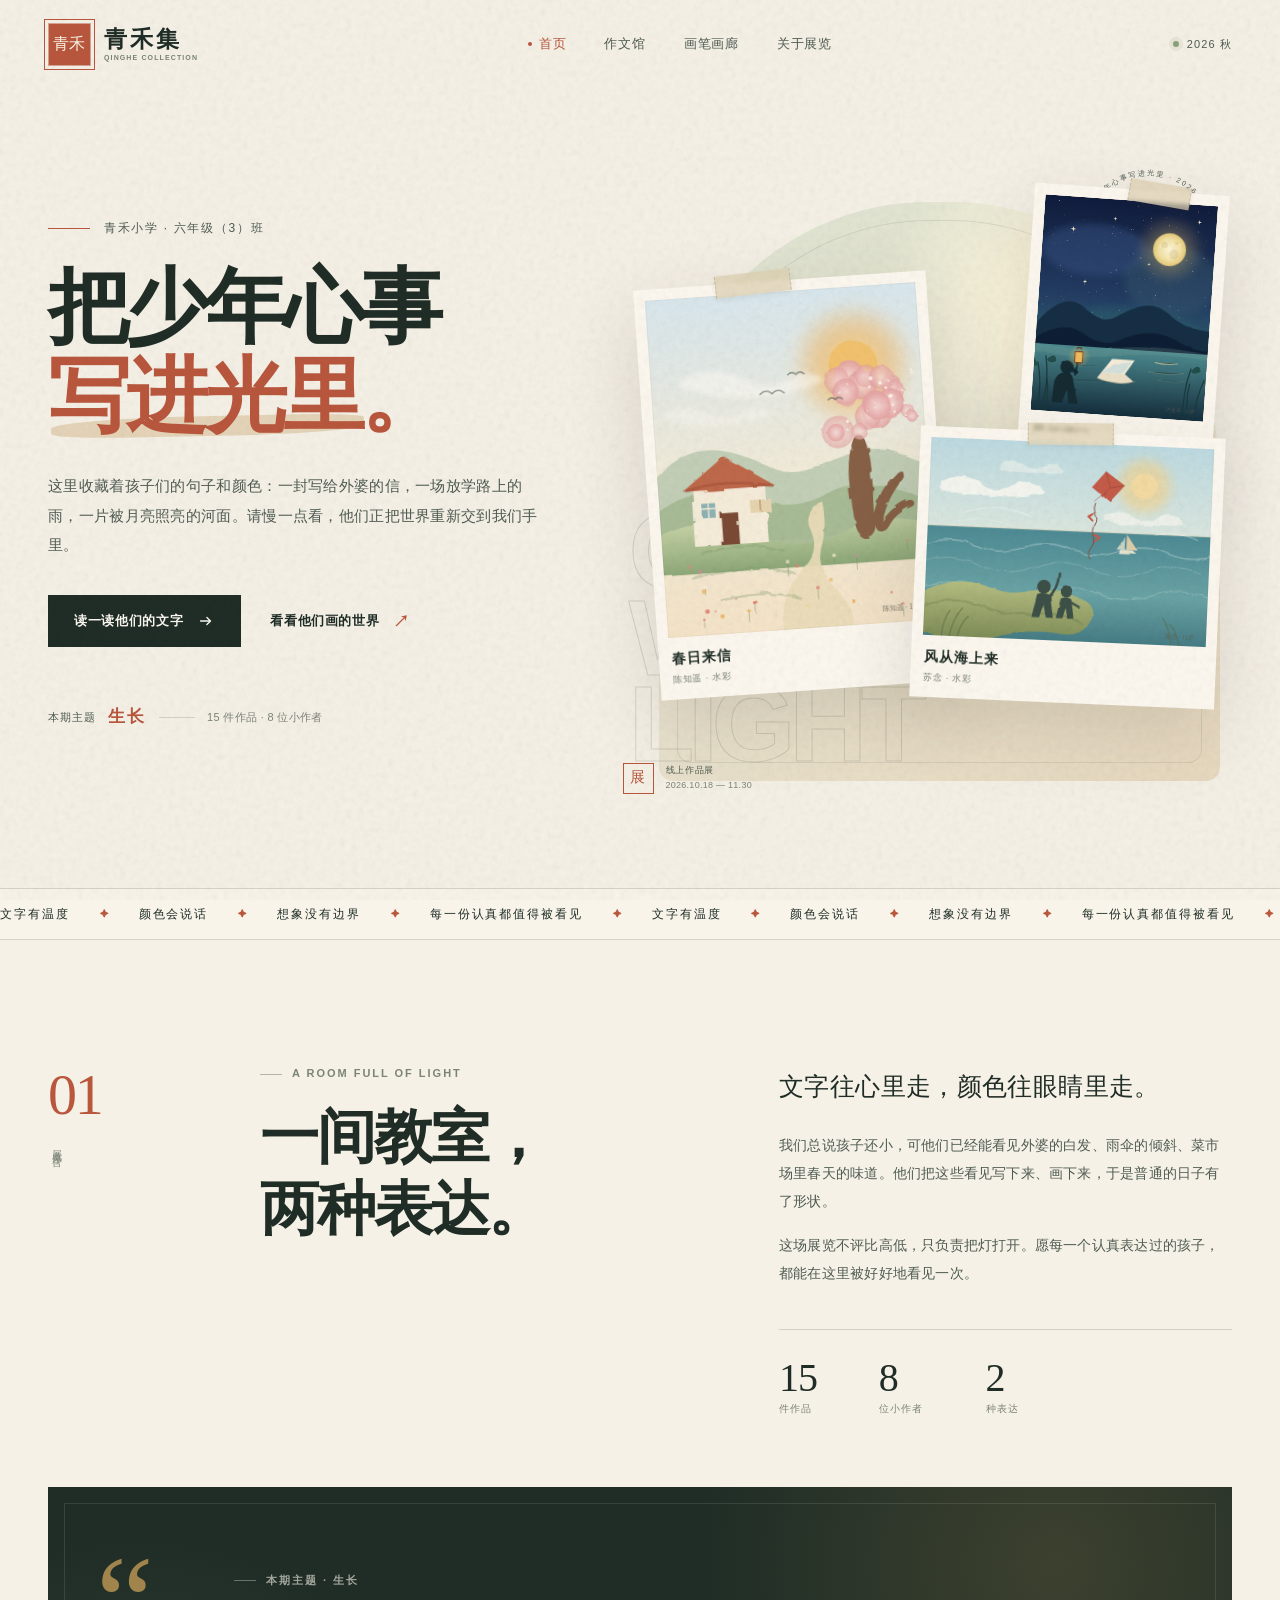
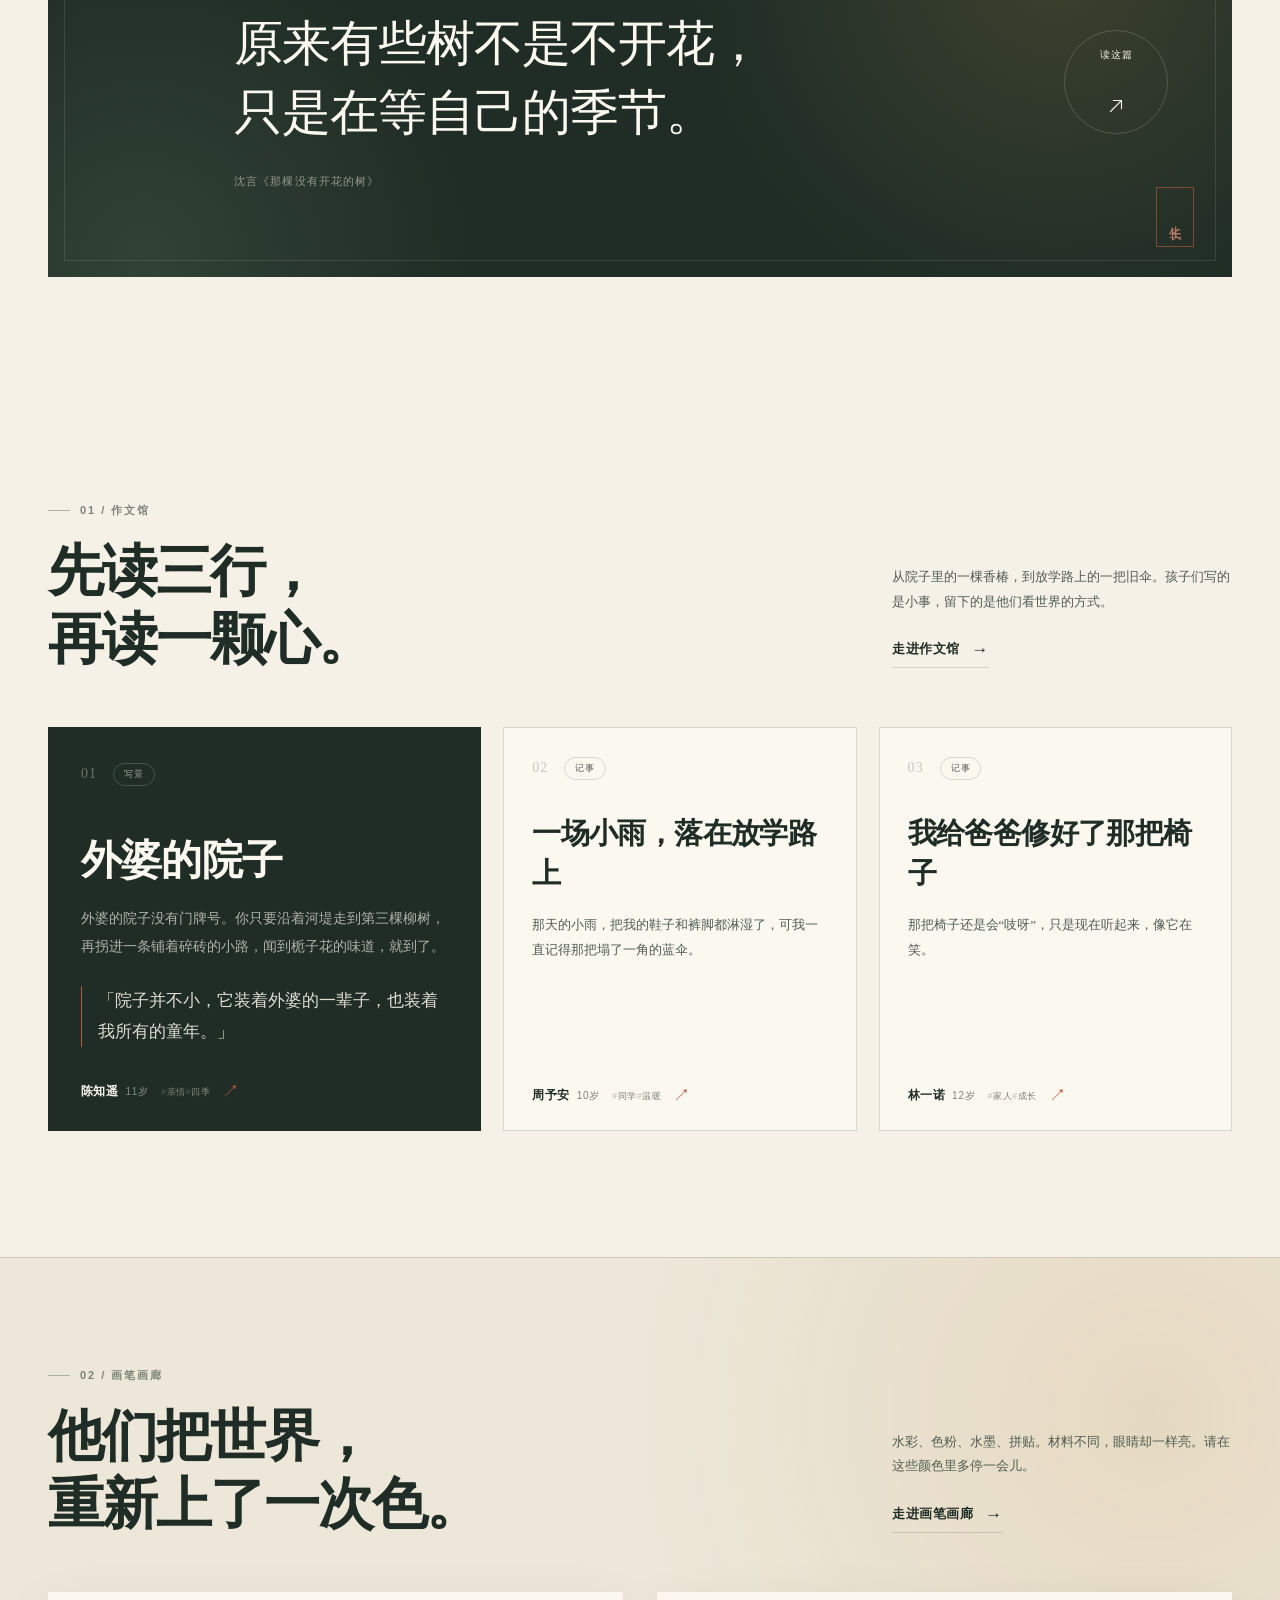
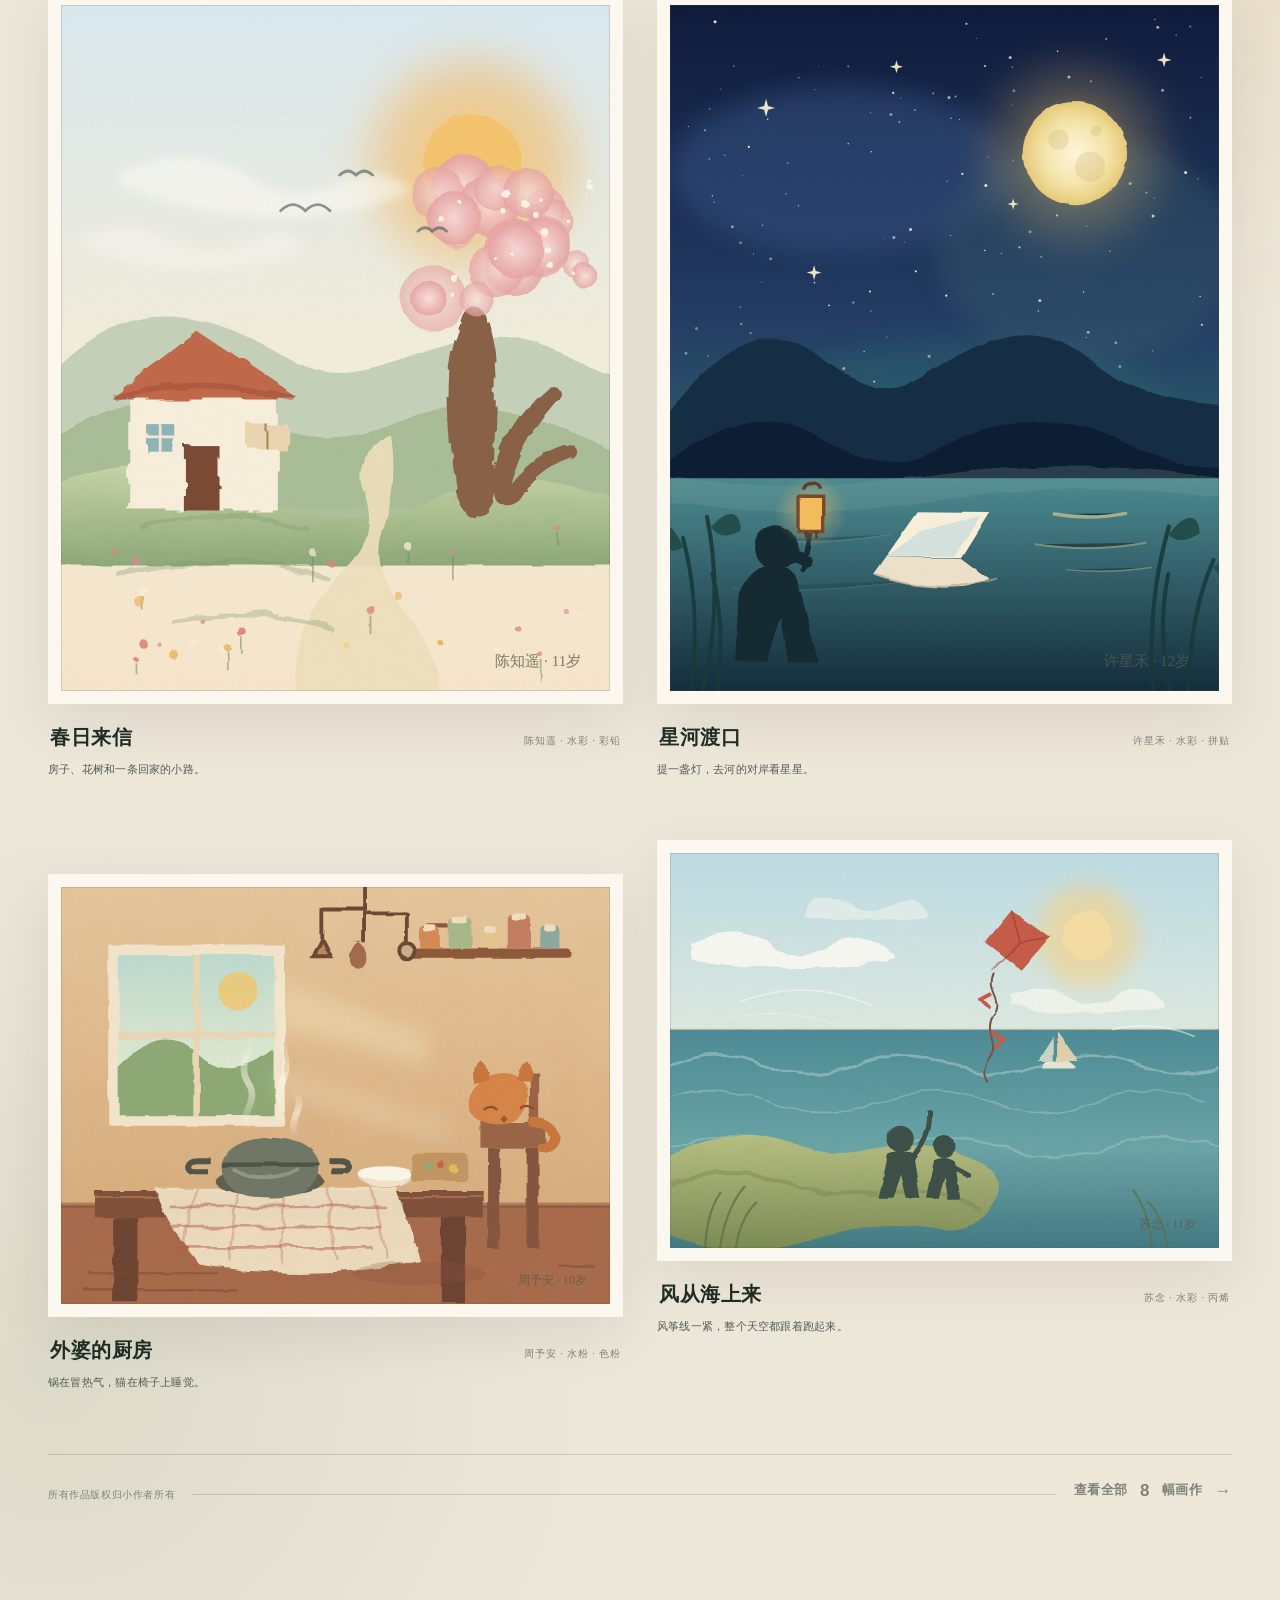
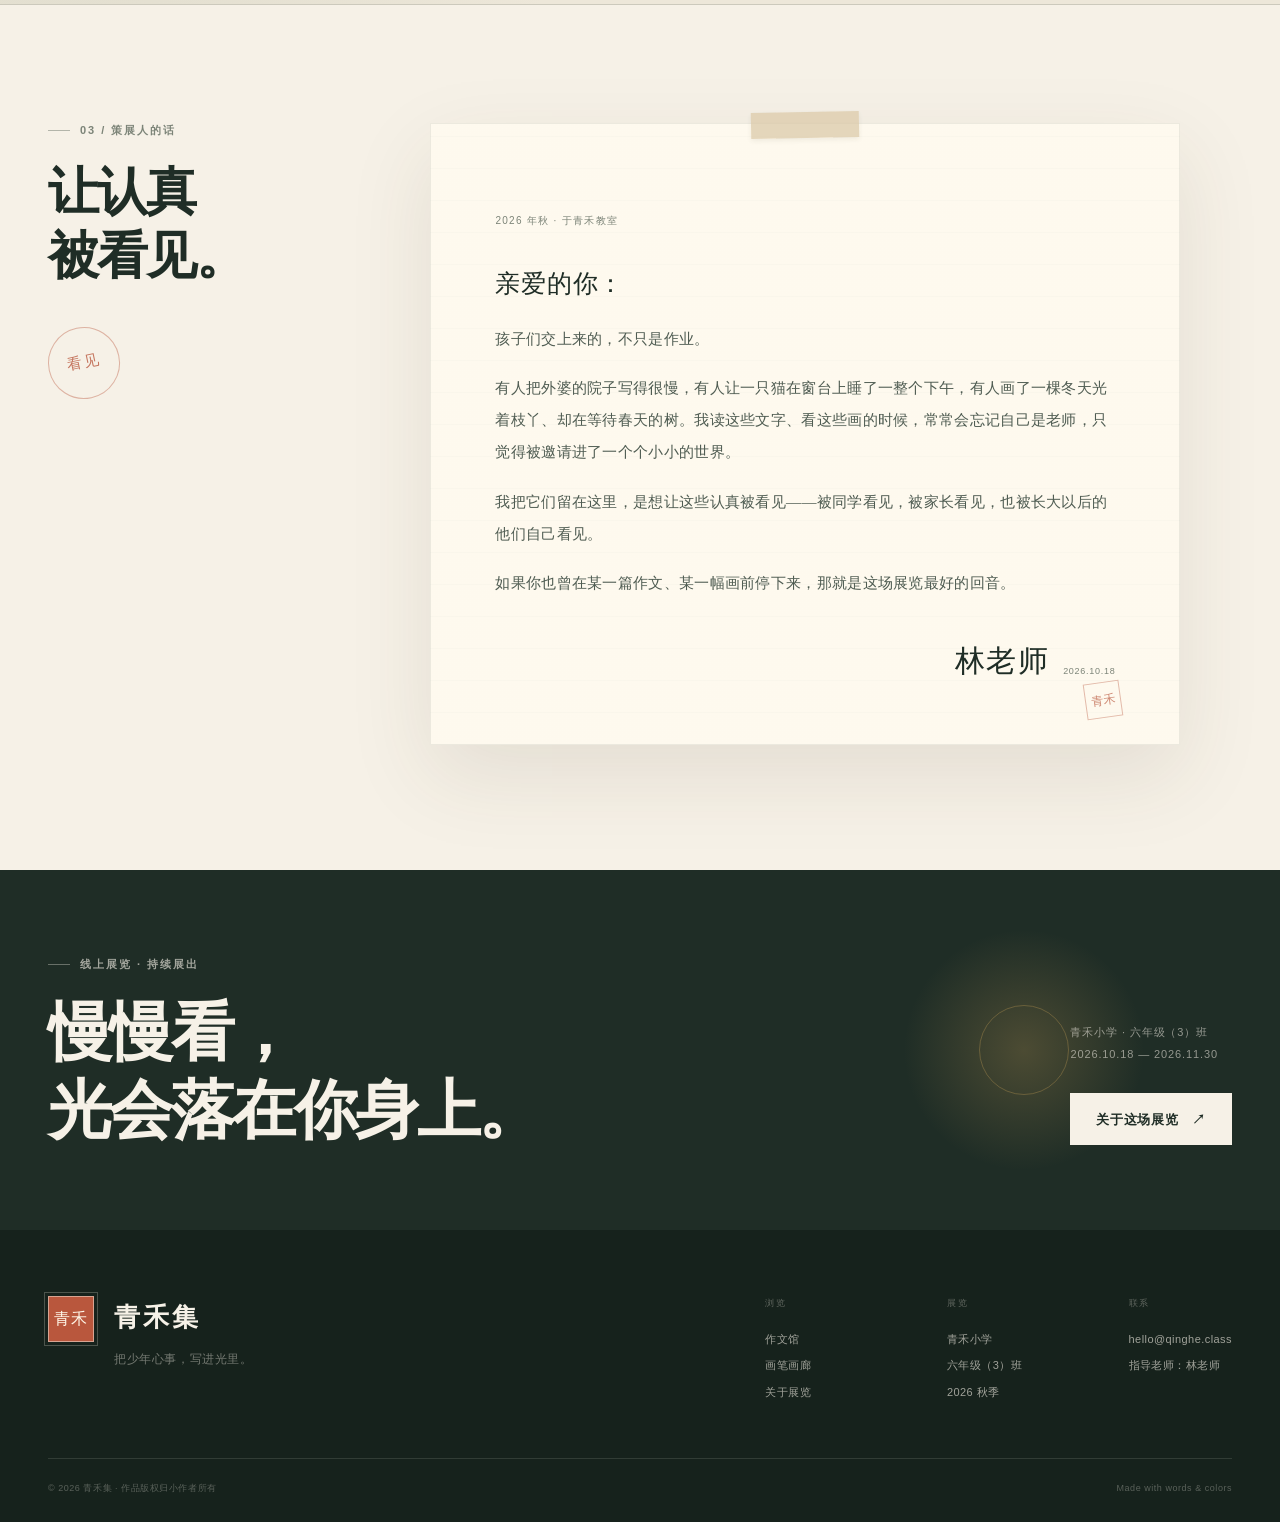
==== index.html @ 117893ed "Publish Qinghe class showcase" ====
<!DOCTYPE html>
<html lang="zh-CN">
<head>
  <meta charset="UTF-8">
  <meta name="viewport" content="width=device-width, initial-scale=1.0">
  <meta name="description" content="青禾集——青禾小学六年级（3）班优秀作文与绘画线上展览。文字有温度，颜色会说话。">
  <meta name="theme-color" content="#F6F1E7">
  <title>青禾集 · 把少年心事写进光里</title>
  <link rel="icon" href="assets/img/favicon.svg" type="image/svg+xml">
  <link rel="stylesheet" href="assets/css/style.css">
</head>
<body data-page="home">
  <a class="skip-link" href="#main">跳到正文</a>
  <div class="grain" aria-hidden="true"></div>

  <header class="site-header" data-header>
    <div class="header-inner">
      <a class="brand" href="index.html" aria-label="青禾集首页">
        <span class="brand-seal">青禾</span>
        <span class="brand-type">
          <strong>青禾集</strong>
          <small>QINGHE COLLECTION</small>
        </span>
      </a>
      <nav class="desktop-nav" aria-label="主导航">
        <a href="index.html" data-nav="home">首页</a>
        <a href="essays.html" data-nav="essays">作文馆</a>
        <a href="gallery.html" data-nav="gallery">画笔画廊</a>
        <a href="about.html" data-nav="about">关于展览</a>
      </nav>
      <div class="header-right">
        <span class="term-pill"><i></i>2026 秋</span>
        <button class="menu-toggle" type="button" aria-label="打开菜单" aria-expanded="false" aria-controls="mobileMenu" data-menu-toggle>
          <span></span><span></span>
        </button>
      </div>
    </div>
  </header>

  <div class="mobile-menu" id="mobileMenu" data-mobile-menu aria-hidden="true">
    <div class="mobile-menu-inner">
      <button class="menu-close" type="button" data-menu-close aria-label="关闭菜单"><span></span><span></span></button>
      <p class="mobile-menu-label">把少年心事，写进光里。</p>
      <nav aria-label="移动端导航">
        <a href="index.html" data-nav="home"><span>01</span>首页</a>
        <a href="essays.html" data-nav="essays"><span>02</span>作文馆</a>
        <a href="gallery.html" data-nav="gallery"><span>03</span>画笔画廊</a>
        <a href="about.html" data-nav="about"><span>04</span>关于展览</a>
      </nav>
      <div class="mobile-menu-foot">
        <span>青禾小学 · 六年级（3）班</span>
        <span>2026 秋季</span>
      </div>
    </div>
  </div>

  <main id="main">
    <section class="hero container">
      <div class="hero-copy">
        <p class="eyebrow load-in"><span class="eyebrow-line"></span>青禾小学 · 六年级（3）班</p>
        <h1 class="hero-title load-in" data-load-delay="1">
          把少年心事<br><span class="ink-accent">写进光里</span><span class="title-dot">。</span>
        </h1>
        <p class="hero-intro load-in" data-load-delay="2">这里收藏着孩子们的句子和颜色：一封写给外婆的信，一场放学路上的雨，一片被月亮照亮的河面。请慢一点看，他们正把世界重新交到我们手里。</p>
        <div class="hero-cta load-in" data-load-delay="3">
          <a class="btn btn--primary" href="essays.html">
            <span>读一读他们的文字</span>
            <svg viewBox="0 0 20 20" aria-hidden="true"><path d="M4 10h11M11 6l4 4-4 4"/></svg>
          </a>
          <a class="btn btn--text" href="gallery.html">看看他们画的世界 <span aria-hidden="true">↗</span></a>
        </div>
        <div class="hero-foot load-in" data-load-delay="4">
          <span class="hero-foot-label">本期主题</span>
          <span class="hero-foot-theme">生长</span>
          <span class="hero-foot-dash"></span>
          <span class="hero-foot-count"><span data-total="works">15</span> 件作品 · <span data-total="authors">8</span> 位小作者</span>
        </div>
      </div>

      <div class="hero-stage load-in" data-load-delay="2" aria-label="精选作品拼贴">
        <div class="stage-wash"></div>
        <svg class="stage-orbit" viewBox="0 0 200 200" aria-hidden="true">
          <defs>
            <path id="orbitPath" d="M100,100 m-78,0 a78,78 0 1,1 156,0 a78,78 0 1,1 -156,0"/>
          </defs>
          <text><textPath href="#orbitPath">青禾集 · 把少年心事写进光里 · 2026 · </textPath></text>
        </svg>
        <div class="stage-type" aria-hidden="true">GROW<br>WITH<br>LIGHT</div>

        <a class="hero-art hero-art--main" href="gallery.html#art-spring" data-art="art-spring" aria-label="查看绘画《春日来信》">
          <span class="tape tape--one" aria-hidden="true"></span>
          <span class="art-mat">
            <img src="assets/art/spring-letter.svg" alt="水彩画《春日来信》，花树、房子与回家的小路" fetchpriority="high">
          </span>
          <span class="hero-art-caption"><strong>春日来信</strong><em>陈知遥 · 水彩</em></span>
        </a>

        <a class="hero-art hero-art--side" href="gallery.html#art-starry" data-art="art-starry" aria-label="查看绘画《星河渡口》">
          <span class="tape tape--two" aria-hidden="true"></span>
          <span class="art-mat">
            <img src="assets/art/starry-ferry.svg" alt="水彩拼贴画《星河渡口》，月夜、纸船与提灯的孩子" fetchpriority="high">
          </span>
          <span class="hero-art-caption"><strong>星河渡口</strong><em>许星禾 · 综合材料</em></span>
        </a>

        <a class="hero-art hero-art--wide" href="gallery.html#art-sea" data-art="art-sea" aria-label="查看绘画《风从海上来》">
          <span class="tape tape--three" aria-hidden="true"></span>
          <span class="art-mat">
            <img src="assets/art/sea-wind.svg" alt="水彩画《风从海上来》，海边草坡、孩子与红风筝" fetchpriority="high">
          </span>
          <span class="hero-art-caption"><strong>风从海上来</strong><em>苏念 · 水彩</em></span>
        </a>

        <div class="stage-label">
          <span class="stage-label-seal">展</span>
          <span>线上作品展<br><em>2026.10.18 — 11.30</em></span>
        </div>
      </div>
    </section>

    <div class="ticker" aria-hidden="true">
      <div class="ticker-track">
        <span>文字有温度</span><i>✦</i><span>颜色会说话</span><i>✦</i><span>想象没有边界</span><i>✦</i><span>每一份认真都值得被看见</span><i>✦</i>
        <span>文字有温度</span><i>✦</i><span>颜色会说话</span><i>✦</i><span>想象没有边界</span><i>✦</i><span>每一份认真都值得被看见</span><i>✦</i>
      </div>
    </div>

    <section class="section intro-section container" id="intro">
      <div class="section-rail reveal">
        <span class="section-no">01</span>
        <span class="section-rail-text">展览序言</span>
      </div>
      <div class="intro-main">
        <div class="intro-heading reveal">
          <p class="kicker">A ROOM FULL OF LIGHT</p>
          <h2>一间教室，<br>两种表达。</h2>
        </div>
        <div class="intro-copy reveal" data-delay="1">
          <p class="intro-lead">文字往心里走，颜色往眼睛里走。</p>
          <p>我们总说孩子还小，可他们已经能看见外婆的白发、雨伞的倾斜、菜市场里春天的味道。他们把这些看见写下来、画下来，于是普通的日子有了形状。</p>
          <p>这场展览不评比高低，只负责把灯打开。愿每一个认真表达过的孩子，都能在这里被好好地看见一次。</p>
          <div class="intro-stats">
            <div><strong data-total="works">15</strong><span>件作品</span></div>
            <div><strong data-total="authors">8</strong><span>位小作者</span></div>
            <div><strong>2</strong><span>种表达</span></div>
          </div>
        </div>
      </div>
    </section>

    <section class="quote-feature container reveal" id="theme-quote">
      <div class="quote-feature-inner">
        <span class="quote-feature-mark" aria-hidden="true">“</span>
        <div class="quote-feature-copy">
          <p class="kicker kicker--light">本期主题 · 生长</p>
          <blockquote>原来有些树不是不开花，<br>只是在等自己的季节。</blockquote>
          <p class="quote-source">沈言《那棵没有开花的树》</p>
        </div>
        <button class="round-link round-link--light" type="button" data-open-essay="essay-tree" aria-label="阅读《那棵没有开花的树》">
          <span>读这篇</span>
          <svg viewBox="0 0 24 24" aria-hidden="true"><path d="M6 18L18 6M9 6h9v9"/></svg>
        </button>
        <span class="quote-feature-seal" aria-hidden="true">生长</span>
      </div>
    </section>

    <section class="section work-section container" id="featured-essays">
      <div class="section-head reveal">
        <div>
          <p class="kicker">01 / 作文馆</p>
          <h2>先读三行，<br>再读一颗心。</h2>
        </div>
        <div class="section-head-side">
          <p>从院子里的一棵香椿，到放学路上的一把旧伞。孩子们写的是小事，留下的是他们看世界的方式。</p>
          <a class="link-arrow" href="essays.html">走进作文馆 <span aria-hidden="true">→</span></a>
        </div>
      </div>
      <div class="home-essays" data-home-essays>
        <noscript><p>请开启 JavaScript 以浏览作品。</p></noscript>
      </div>
    </section>

    <section class="art-section" id="featured-art">
      <div class="container">
        <div class="section-head section-head--art reveal">
          <div>
            <p class="kicker">02 / 画笔画廊</p>
            <h2>他们把世界，<br>重新上了一次色。</h2>
          </div>
          <div class="section-head-side">
            <p>水彩、色粉、水墨、拼贴。材料不同，眼睛却一样亮。请在这些颜色里多停一会儿。</p>
            <a class="link-arrow" href="gallery.html">走进画笔画廊 <span aria-hidden="true">→</span></a>
          </div>
        </div>
        <div class="home-art-grid" data-home-art></div>
        <div class="art-section-foot reveal">
          <span>所有作品版权归小作者所有</span>
          <span class="art-section-line"></span>
          <a class="link-arrow" href="gallery.html">查看全部 <span data-total="artworks">8</span> 幅画作 <span aria-hidden="true">→</span></a>
        </div>
      </div>
    </section>

    <section class="section teacher-section container" id="teacher">
      <div class="teacher-rail reveal">
        <p class="kicker">03 / 策展人的话</p>
        <h2>让认真<br>被看见。</h2>
        <div class="teacher-stamp" aria-hidden="true">看见</div>
      </div>
      <article class="teacher-letter reveal" data-delay="1">
        <span class="letter-tape" aria-hidden="true"></span>
        <p class="letter-date">2026 年秋 · 于青禾教室</p>
        <p class="letter-greeting">亲爱的你：</p>
        <p>孩子们交上来的，不只是作业。</p>
        <p>有人把外婆的院子写得很慢，有人让一只猫在窗台上睡了一整个下午，有人画了一棵冬天光着枝丫、却在等待春天的树。我读这些文字、看这些画的时候，常常会忘记自己是老师，只觉得被邀请进了一个个小小的世界。</p>
        <p>我把它们留在这里，是想让这些认真被看见——被同学看见，被家长看见，也被长大以后的他们自己看见。</p>
        <p>如果你也曾在某一篇作文、某一幅画前停下来，那就是这场展览最好的回音。</p>
        <div class="letter-sign">
          <span>林老师</span>
          <small>2026.10.18</small>
        </div>
        <div class="teacher-letter-seal" aria-hidden="true">青禾</div>
      </article>
    </section>

    <section class="visit-strip">
      <div class="container visit-inner reveal">
        <div>
          <p class="kicker kicker--light">线上展览 · 持续展出</p>
          <h2>慢慢看，<br>光会落在你身上。</h2>
        </div>
        <div class="visit-actions">
          <p>青禾小学 · 六年级（3）班<br>2026.10.18 — 2026.11.30</p>
          <a class="btn btn--paper" href="about.html">关于这场展览 <span aria-hidden="true">↗</span></a>
        </div>
        <div class="visit-sun" aria-hidden="true"></div>
      </div>
    </section>
  </main>

  <footer class="site-footer">
    <div class="container footer-inner">
      <div class="footer-brand">
        <span class="brand-seal">青禾</span>
        <div>
          <strong>青禾集</strong>
          <p>把少年心事，写进光里。</p>
        </div>
      </div>
      <div class="footer-nav">
        <div>
          <p class="footer-label">浏览</p>
          <a href="essays.html">作文馆</a>
          <a href="gallery.html">画笔画廊</a>
          <a href="about.html">关于展览</a>
        </div>
        <div>
          <p class="footer-label">展览</p>
          <span>青禾小学</span>
          <span>六年级（3）班</span>
          <span>2026 秋季</span>
        </div>
        <div>
          <p class="footer-label">联系</p>
          <a href="mailto:hello@qinghe.class">hello@qinghe.class</a>
          <span>指导老师：林老师</span>
        </div>
      </div>
    </div>
    <div class="container footer-bottom">
      <span>© <span data-year>2026</span> 青禾集 · 作品版权归小作者所有</span>
      <span>Made with words &amp; colors</span>
    </div>
  </footer>

  <script src="assets/js/data.js"></script>
  <script src="assets/js/site.js"></script>
</body>
</html>
---- assets/css/style.css ----
/* ============================================================
   青禾集 · 视觉系统
   纸感、墨绿、陶土红；宋体做骨架，黑体做呼吸。
   ============================================================ */

:root {
  --paper: #f6f1e7;
  --paper-light: #fbf8f0;
  --paper-deep: #eee6d7;
  --ink: #1f2d26;
  --ink-deep: #16221c;
  --ink-soft: #4f5c52;
  --muted: #7c8478;
  --sage: #788b6f;
  --sage-light: #bdcbb2;
  --terra: #b9573d;
  --terra-deep: #93422f;
  --gold: #c19a55;
  --line: rgba(31, 45, 38, 0.16);
  --line-light: rgba(246, 241, 231, 0.18);
  --serif: "Noto Serif SC", "Source Han Serif SC", "Songti SC", "STSong", "SimSun", serif;
  --sans: "Noto Sans SC", "PingFang SC", "Hiragino Sans GB", "Microsoft YaHei", sans-serif;
  --hand: "Kaiti SC", "STKaiti", "KaiTi", "楷体", serif;
  --ease: cubic-bezier(0.22, 1, 0.36, 1);
  --shadow-soft: 0 18px 50px rgba(47, 42, 31, 0.09);
  --shadow-card: 0 26px 70px rgba(47, 42, 31, 0.14);
  --container: 1240px;
}

*,
*::before,
*::after { box-sizing: border-box; }

html {
  scroll-behavior: smooth;
  -webkit-text-size-adjust: 100%;
}

section[id] { scroll-margin-top: 96px; }

body {
  margin: 0;
  background: var(--paper);
  color: var(--ink);
  font-family: var(--sans);
  font-size: 16px;
  line-height: 1.7;
  -webkit-font-smoothing: antialiased;
  text-rendering: optimizeLegibility;
  overflow-x: hidden;
}

body.is-locked { overflow: hidden; }

::selection {
  background: var(--terra);
  color: var(--paper-light);
}

img { display: block; max-width: 100%; }
a { color: inherit; text-decoration: none; }
button { font: inherit; color: inherit; }
button, a { -webkit-tap-highlight-color: transparent; }
p, h1, h2, h3, h4, blockquote, figure { margin: 0; }
ul, ol { margin: 0; padding: 0; list-style: none; }
[hidden] { display: none !important; }

:focus-visible {
  outline: 2px solid var(--terra);
  outline-offset: 4px;
}

.skip-link {
  position: fixed;
  top: 12px;
  left: 12px;
  z-index: 1000;
  padding: 10px 18px;
  background: var(--ink);
  color: var(--paper);
  transform: translateY(-160%);
  transition: transform 0.2s ease;
}
.skip-link:focus { transform: translateY(0); }

.grain {
  position: fixed;
  inset: 0;
  z-index: 999;
  pointer-events: none;
  opacity: 0.2;
  mix-blend-mode: multiply;
  background-image: url("data:image/svg+xml,%3Csvg viewBox='0 0 180 180' xmlns='http://www.w3.org/2000/svg'%3E%3Cfilter id='n'%3E%3CfeTurbulence type='fractalNoise' baseFrequency='.82' numOctaves='4' stitchTiles='stitch'/%3E%3CfeColorMatrix type='saturate' values='0'/%3E%3C/filter%3E%3Crect width='100%25' height='100%25' filter='url(%23n)' opacity='.55'/%3E%3C/svg%3E");
}

.container {
  width: min(var(--container), calc(100% - 96px));
  margin-inline: auto;
}

.sr-only {
  position: absolute;
  width: 1px;
  height: 1px;
  padding: 0;
  margin: -1px;
  overflow: hidden;
  clip: rect(0, 0, 0, 0);
  white-space: nowrap;
  border: 0;
}

/* ---------- 基础排版 ---------- */

h1, h2, h3, h4, blockquote {
  font-family: var(--serif);
  font-weight: 600;
}

.kicker {
  display: flex;
  align-items: center;
  gap: 10px;
  color: var(--muted);
  font-family: var(--sans);
  font-size: 11px;
  font-weight: 600;
  letter-spacing: 0.18em;
  line-height: 1.4;
  text-transform: uppercase;
}
.kicker::before {
  content: "";
  width: 22px;
  height: 1px;
  background: currentColor;
  opacity: 0.55;
}
.kicker--light { color: rgba(246, 241, 231, 0.62); }

.eyebrow {
  display: flex;
  align-items: center;
  gap: 14px;
  color: var(--ink-soft);
  font-size: 12px;
  font-weight: 500;
  letter-spacing: 0.14em;
}
.eyebrow-line { width: 42px; height: 1px; background: var(--terra); }

.link-arrow {
  display: inline-flex;
  align-items: center;
  gap: 12px;
  border-bottom: 1px solid var(--line);
  padding-bottom: 7px;
  font-size: 13px;
  font-weight: 600;
  letter-spacing: 0.04em;
  transition: color 0.25s ease, border-color 0.25s ease, gap 0.25s ease;
}
.link-arrow span {
  font-size: 17px;
  line-height: 1;
  transition: transform 0.25s var(--ease);
}
.link-arrow:hover { color: var(--terra); border-color: var(--terra); }
.link-arrow:hover span { transform: translateX(4px); }

.btn {
  display: inline-flex;
  align-items: center;
  justify-content: center;
  gap: 14px;
  min-height: 52px;
  padding: 0 25px;
  border: 1px solid transparent;
  font-size: 13px;
  font-weight: 600;
  letter-spacing: 0.05em;
  line-height: 1.2;
  transition: background 0.25s ease, color 0.25s ease, border-color 0.25s ease, transform 0.25s var(--ease);
}
.btn svg {
  width: 18px;
  height: 18px;
  fill: none;
  stroke: currentColor;
  stroke-width: 1.5;
  stroke-linecap: round;
  stroke-linejoin: round;
}
.btn--primary {
  background: var(--ink);
  color: var(--paper-light);
}
.btn--primary:hover {
  background: var(--terra);
  transform: translateY(-2px);
}
.btn--text {
  padding-inline: 4px;
  border-bottom-color: transparent;
  border-radius: 0;
}
.btn--text span { color: var(--terra); font-size: 16px; }
.btn--text:hover { color: var(--terra); }
.btn--paper {
  background: var(--paper);
  color: var(--ink);
}
.btn--paper:hover { background: var(--gold); transform: translateY(-2px); }

/* ---------- 页头 ---------- */

.site-header {
  position: fixed;
  top: 0;
  left: 0;
  right: 0;
  z-index: 100;
  border-bottom: 1px solid transparent;
  transition: background 0.35s ease, border-color 0.35s ease, backdrop-filter 0.35s ease;
}
.site-header.is-scrolled {
  background: rgba(246, 241, 231, 0.9);
  border-bottom-color: var(--line);
  -webkit-backdrop-filter: blur(16px);
  backdrop-filter: blur(16px);
}
.header-inner {
  width: min(var(--container), calc(100% - 96px));
  min-height: 88px;
  margin-inline: auto;
  display: flex;
  align-items: center;
  justify-content: space-between;
  gap: 32px;
}
.brand {
  display: inline-flex;
  align-items: center;
  gap: 13px;
  flex-shrink: 0;
}
.brand-seal {
  display: grid;
  place-items: center;
  width: 43px;
  height: 43px;
  border: 1px solid rgba(246, 241, 231, 0.5);
  outline: 1px solid var(--terra);
  outline-offset: 3px;
  background: var(--terra);
  color: #fff7e9;
  font-family: var(--hand);
  font-size: 16px;
  letter-spacing: 0.06em;
  line-height: 1;
  transition: transform 0.35s var(--ease);
}
.brand:hover .brand-seal { transform: rotate(-6deg); }
.brand-type { display: flex; flex-direction: column; gap: 1px; }
.brand-type strong {
  font-family: var(--serif);
  font-size: 23px;
  font-weight: 700;
  letter-spacing: 0.12em;
  line-height: 1.2;
}
.brand-type small {
  color: var(--muted);
  font-size: 7px;
  font-weight: 600;
  letter-spacing: 0.16em;
  line-height: 1.2;
}
.desktop-nav {
  display: flex;
  align-items: center;
  gap: 38px;
  margin-left: auto;
  margin-right: auto;
}
.desktop-nav a {
  position: relative;
  padding: 7px 0;
  color: var(--ink-soft);
  font-size: 13px;
  font-weight: 500;
  letter-spacing: 0.06em;
}
.desktop-nav a::after {
  content: "";
  position: absolute;
  left: 0;
  bottom: 0;
  width: 0;
  height: 1px;
  background: var(--terra);
  transition: width 0.3s var(--ease);
}
.desktop-nav a:hover { color: var(--ink); }
.desktop-nav a:hover::after { width: 100%; }
.desktop-nav a[aria-current="page"] { color: var(--terra); }
.desktop-nav a[aria-current="page"]::before {
  content: "";
  position: absolute;
  left: -11px;
  top: 50%;
  width: 4px;
  height: 4px;
  border-radius: 50%;
  background: var(--terra);
  transform: translateY(-50%);
}
.header-right { display: flex; align-items: center; gap: 22px; }
.term-pill {
  display: inline-flex;
  align-items: center;
  gap: 8px;
  white-space: nowrap;
  color: var(--ink-soft);
  font-size: 11px;
  letter-spacing: 0.1em;
}
.term-pill i {
  width: 6px;
  height: 6px;
  border-radius: 50%;
  background: #8ba37b;
  box-shadow: 0 0 0 4px rgba(139, 163, 123, 0.14);
}
.menu-toggle {
  display: none;
  position: relative;
  z-index: 120;
  width: 44px;
  height: 44px;
  padding: 0;
  border: 1px solid var(--line);
  border-radius: 50%;
  background: transparent;
  cursor: pointer;
}
.menu-toggle span {
  position: absolute;
  left: 13px;
  width: 16px;
  height: 1px;
  background: var(--ink);
  transition: transform 0.3s ease, top 0.3s ease;
}
.menu-toggle span:first-child { top: 18px; }
.menu-toggle span:last-child { top: 24px; }
.menu-toggle[aria-expanded="true"] { border-color: var(--line-light); }
.menu-toggle[aria-expanded="true"] span { background: var(--paper); }
.menu-toggle[aria-expanded="true"] span:first-child { top: 21px; transform: rotate(45deg); }
.menu-toggle[aria-expanded="true"] span:last-child { top: 21px; transform: rotate(-45deg); }

.mobile-menu {
  position: fixed;
  inset: 0;
  z-index: 110;
  background: var(--ink-deep);
  color: var(--paper);
  opacity: 0;
  visibility: hidden;
  clip-path: circle(0% at calc(100% - 54px) 54px);
  transition: clip-path 0.6s var(--ease), opacity 0.25s ease, visibility 0.25s;
}
.mobile-menu.is-open {
  opacity: 1;
  visibility: visible;
  clip-path: circle(150% at calc(100% - 54px) 54px);
}
.mobile-menu-inner {
  position: relative;
  width: min(var(--container), calc(100% - 64px));
  height: 100%;
  margin-inline: auto;
  padding: 130px 0 46px;
  display: flex;
  flex-direction: column;
}
.menu-close {
  position: absolute;
  top: 22px;
  right: 0;
  z-index: 2;
  width: 44px;
  height: 44px;
  padding: 0;
  border: 1px solid rgba(246, 241, 231, 0.28);
  border-radius: 50%;
  background: transparent;
  cursor: pointer;
}
.menu-close span {
  position: absolute;
  left: 13px;
  top: 21px;
  width: 16px;
  height: 1px;
  background: var(--paper);
}
.menu-close span:first-child { transform: rotate(45deg); }
.menu-close span:last-child { transform: rotate(-45deg); }
.mobile-menu-label {
  color: rgba(246, 241, 231, 0.5);
  font-family: var(--serif);
  font-size: 15px;
  letter-spacing: 0.06em;
}
.mobile-menu nav {
  margin-top: 48px;
  display: flex;
  flex-direction: column;
}
.mobile-menu nav a {
  display: flex;
  align-items: baseline;
  gap: 24px;
  padding: 15px 0;
  border-bottom: 1px solid var(--line-light);
  font-family: var(--serif);
  font-size: clamp(34px, 7vw, 48px);
  line-height: 1.2;
  transition: color 0.25s ease, padding-left 0.25s ease;
}
.mobile-menu nav a span {
  color: rgba(246, 241, 231, 0.35);
  font-family: var(--sans);
  font-size: 10px;
  letter-spacing: 0.15em;
}
.mobile-menu nav a:hover,
.mobile-menu nav a[aria-current="page"] { color: #d8a48d; padding-left: 8px; }
.mobile-menu-foot {
  margin-top: auto;
  display: flex;
  justify-content: space-between;
  color: rgba(246, 241, 231, 0.42);
  font-size: 11px;
  letter-spacing: 0.1em;
}

/* ---------- 首页 Hero ---------- */

.hero {
  min-height: 860px;
  padding-top: 150px;
  padding-bottom: 88px;
  display: grid;
  grid-template-columns: minmax(0, 0.94fr) minmax(440px, 1.06fr);
  align-items: center;
  gap: 34px;
}
.hero-copy { position: relative; z-index: 3; }
.hero-title {
  margin-top: 26px;
  font-size: clamp(58px, 6.4vw, 92px);
  line-height: 1.08;
  letter-spacing: -0.045em;
  font-weight: 600;
}
.hero-title .ink-accent {
  position: relative;
  z-index: 0;
  color: var(--terra);
  white-space: nowrap;
}
.hero-title .ink-accent::after {
  content: "";
  position: absolute;
  z-index: -1;
  left: 1%;
  right: -1%;
  bottom: 6%;
  height: 22%;
  background: rgba(193, 154, 85, 0.32);
  transform: rotate(-1.2deg);
  border-radius: 48% 22% 42% 26%;
}
.title-dot { color: var(--terra); }
.hero-intro {
  max-width: 500px;
  margin-top: 30px;
  color: var(--ink-soft);
  font-size: 15px;
  line-height: 1.95;
  letter-spacing: 0.02em;
}
.hero-cta {
  display: flex;
  align-items: center;
  flex-wrap: wrap;
  gap: 24px;
  margin-top: 36px;
}
.hero-foot {
  display: flex;
  align-items: center;
  flex-wrap: wrap;
  gap: 12px;
  margin-top: 56px;
  color: var(--muted);
  font-size: 11px;
  letter-spacing: 0.08em;
}
.hero-foot-label { color: var(--ink-soft); }
.hero-foot-theme {
  color: var(--terra);
  font-family: var(--serif);
  font-size: 17px;
  font-weight: 600;
  letter-spacing: 0.16em;
}
.hero-foot-dash { width: 36px; height: 1px; background: var(--line); }
.hero-foot-count { letter-spacing: 0.03em; }

.hero-stage {
  position: relative;
  align-self: stretch;
  min-height: 650px;
}
.stage-wash {
  position: absolute;
  inset: 8% 2% 3% 6%;
  background:
    radial-gradient(circle at 70% 18%, rgba(255, 247, 220, 0.86) 0 7%, transparent 28%),
    linear-gradient(155deg, #dde4d0 0%, #e9e4d0 52%, #e9d9bd 100%);
  border-radius: 48% 48% 14px 14px;
  opacity: 0.9;
}
.stage-wash::after {
  content: "";
  position: absolute;
  inset: 18px;
  border: 1px solid rgba(31, 45, 38, 0.11);
  border-radius: inherit;
}
.stage-orbit {
  position: absolute;
  top: 1%;
  right: 0;
  width: 168px;
  height: 168px;
  color: var(--ink-soft);
  animation: orbit 42s linear infinite;
  z-index: 2;
}
.stage-orbit text {
  font-family: var(--sans);
  font-size: 8.4px;
  font-weight: 500;
  letter-spacing: 0.28em;
  fill: currentColor;
}
@keyframes orbit { to { transform: rotate(360deg); } }
.stage-type {
  position: absolute;
  left: 1%;
  bottom: 5%;
  color: transparent;
  -webkit-text-stroke: 1px rgba(31, 45, 38, 0.15);
  font-family: var(--sans);
  font-size: 108px;
  font-weight: 700;
  line-height: 0.8;
  letter-spacing: -0.06em;
  pointer-events: none;
  z-index: 0;
}
.hero-art {
  position: absolute;
  display: block;
  padding: 11px 11px 0;
  background: #fcf8ef;
  box-shadow: var(--shadow-card);
  transition: transform 0.5s var(--ease), box-shadow 0.5s var(--ease), z-index 0s;
}
.hero-art .art-mat {
  display: block;
  overflow: hidden;
  background: var(--paper-deep);
}
.hero-art img {
  width: 100%;
  height: 100%;
  object-fit: cover;
  transition: transform 0.8s var(--ease);
}
.hero-art--main {
  width: 48%;
  left: 4%;
  top: 20%;
  transform: rotate(-4deg);
  z-index: 3;
}
.hero-art--main .art-mat { aspect-ratio: 4 / 5; }
.hero-art--side {
  width: 32%;
  right: 2%;
  top: 6%;
  transform: rotate(4deg);
  z-index: 2;
}
.hero-art--side .art-mat { aspect-ratio: 4 / 5; }
.hero-art--wide {
  width: 50%;
  right: 2%;
  bottom: 15%;
  transform: rotate(2.5deg);
  z-index: 4;
}
.hero-art--wide .art-mat { aspect-ratio: 10 / 7; }
.hero-art-caption {
  display: flex;
  flex-direction: column;
  gap: 1px;
  padding: 10px 2px 12px;
}
.hero-art-caption strong {
  font-family: var(--serif);
  font-size: 14px;
  font-weight: 600;
  letter-spacing: 0.07em;
}
.hero-art-caption em {
  color: var(--muted);
  font-size: 9px;
  font-style: normal;
  letter-spacing: 0.08em;
}
.hero-art:hover {
  transform: rotate(0) translateY(-9px);
  box-shadow: 0 34px 80px rgba(47, 42, 31, 0.2);
  z-index: 7;
}
.hero-art:hover img { transform: scale(1.025); }
.tape {
  position: absolute;
  z-index: 5;
  width: 76px;
  height: 22px;
  background: rgba(224, 209, 178, 0.72);
  border-left: 1px dashed rgba(120, 100, 71, 0.25);
  border-right: 1px dashed rgba(120, 100, 71, 0.25);
  -webkit-backdrop-filter: blur(2px);
  backdrop-filter: blur(2px);
  box-shadow: 0 2px 5px rgba(70, 58, 38, 0.08);
}
.tape--one { top: -10px; left: 28%; transform: rotate(-3deg); }
.tape--two { top: -8px; right: 20%; transform: rotate(6deg); width: 62px; }
.tape--three { top: -9px; left: 35%; transform: rotate(-2deg); width: 86px; }
.stage-label {
  position: absolute;
  left: 0;
  bottom: 1%;
  z-index: 8;
  display: flex;
  align-items: center;
  gap: 12px;
  color: var(--ink-soft);
  font-size: 9px;
  line-height: 1.7;
  letter-spacing: 0.08em;
}
.stage-label-seal {
  display: grid;
  place-items: center;
  width: 31px;
  height: 31px;
  border: 1px solid var(--terra);
  color: var(--terra);
  font-family: var(--hand);
  font-size: 15px;
}
.stage-label em { color: var(--muted); font-style: normal; letter-spacing: 0.03em; }

/* ---------- 跑马灯 ---------- */

.ticker {
  overflow: hidden;
  border-top: 1px solid var(--line);
  border-bottom: 1px solid var(--line);
  padding: 15px 0;
  background: rgba(251, 248, 240, 0.34);
}
.ticker-track {
  display: flex;
  align-items: center;
  gap: 30px;
  width: max-content;
  animation: ticker 38s linear infinite;
}
.ticker-track span {
  font-family: var(--serif);
  font-size: 12px;
  letter-spacing: 0.16em;
  white-space: nowrap;
}
.ticker-track i {
  color: var(--terra);
  font-size: 9px;
  font-style: normal;
}
@keyframes ticker { to { transform: translateX(-50%); } }

/* ---------- 通用 section ---------- */

.section { padding: 126px 0; }
.section-rail {
  display: flex;
  flex-direction: column;
  align-items: flex-start;
  gap: 18px;
}
.section-no {
  color: var(--terra);
  font-family: var(--serif);
  font-size: 58px;
  font-weight: 400;
  line-height: 1;
  letter-spacing: -0.04em;
}
.section-rail-text {
  color: var(--muted);
  font-size: 10px;
  letter-spacing: 0.22em;
  writing-mode: vertical-rl;
}
.intro-section {
  display: grid;
  grid-template-columns: 170px minmax(0, 1fr);
  gap: 42px;
  padding-bottom: 70px;
}
.intro-main {
  display: grid;
  grid-template-columns: minmax(0, 0.92fr) minmax(0, 1fr);
  gap: clamp(48px, 8vw, 110px);
  align-items: start;
}
.intro-heading h2 {
  margin-top: 20px;
  font-size: clamp(42px, 4.6vw, 62px);
  line-height: 1.22;
  letter-spacing: -0.035em;
}
.intro-lead {
  margin-bottom: 22px;
  color: var(--ink);
  font-family: var(--serif);
  font-size: clamp(20px, 2vw, 25px);
  line-height: 1.7;
  letter-spacing: 0.015em;
}
.intro-copy > p:not(.intro-lead) {
  color: var(--ink-soft);
  font-size: 14px;
  line-height: 2;
  letter-spacing: 0.015em;
}
.intro-copy > p + p { margin-top: 16px; }
.intro-stats {
  display: flex;
  gap: clamp(30px, 5vw, 62px);
  margin-top: 42px;
  padding-top: 28px;
  border-top: 1px solid var(--line);
}
.intro-stats div { display: flex; flex-direction: column; gap: 2px; }
.intro-stats strong {
  font-family: var(--serif);
  font-size: 40px;
  font-weight: 400;
  line-height: 1;
  letter-spacing: -0.03em;
}
.intro-stats span {
  color: var(--muted);
  font-size: 10px;
  letter-spacing: 0.12em;
}

/* ---------- 引言海报 ---------- */

.quote-feature { padding-bottom: 100px; }
.quote-feature-inner {
  position: relative;
  overflow: hidden;
  display: grid;
  grid-template-columns: 110px minmax(0, 1fr) auto;
  align-items: center;
  gap: 28px;
  min-height: 390px;
  padding: 62px 64px 62px 48px;
  background:
    radial-gradient(circle at 85% 20%, rgba(193, 154, 85, 0.18), transparent 34%),
    radial-gradient(circle at 8% 95%, rgba(120, 139, 111, 0.22), transparent 28%),
    var(--ink);
  color: var(--paper-light);
  overflow: hidden;
}
.quote-feature-inner::before {
  content: "";
  position: absolute;
  inset: 16px;
  border: 1px solid rgba(246, 241, 231, 0.11);
  pointer-events: none;
}
.quote-feature-mark {
  align-self: start;
  color: var(--gold);
  font-family: Georgia, serif;
  font-size: 130px;
  line-height: 0.8;
  opacity: 0.8;
}
.quote-feature-copy { position: relative; z-index: 1; }
.quote-feature blockquote {
  margin-top: 22px;
  font-size: clamp(30px, 3.8vw, 49px);
  font-weight: 500;
  line-height: 1.42;
  letter-spacing: -0.02em;
}
.quote-source {
  margin-top: 24px;
  color: rgba(246, 241, 231, 0.52);
  font-size: 11px;
  letter-spacing: 0.1em;
}
.round-link {
  position: relative;
  z-index: 2;
  flex-shrink: 0;
  display: grid;
  place-items: center;
  gap: 3px;
  width: 104px;
  height: 104px;
  border: 1px solid var(--line-light);
  border-radius: 50%;
  background: transparent;
  color: var(--paper);
  font-size: 10px;
  letter-spacing: 0.1em;
  cursor: pointer;
  transition: background 0.3s ease, color 0.3s ease, transform 0.3s var(--ease), border-color 0.3s ease;
}
.round-link svg {
  width: 22px;
  height: 22px;
  fill: none;
  stroke: currentColor;
  stroke-width: 1.2;
  stroke-linecap: round;
  stroke-linejoin: round;
}
.round-link:hover {
  background: var(--paper);
  color: var(--ink);
  border-color: var(--paper);
  transform: rotate(6deg);
}
.quote-feature-seal {
  position: absolute;
  right: 38px;
  bottom: 30px;
  display: grid;
  place-items: center;
  width: 38px;
  height: 60px;
  border: 1px solid rgba(185, 87, 61, 0.7);
  color: #d38a73;
  font-family: var(--hand);
  font-size: 13px;
  writing-mode: vertical-rl;
  letter-spacing: 0.15em;
  opacity: 0.9;
}

/* ---------- section 标题 ---------- */

.section-head {
  display: grid;
  grid-template-columns: minmax(0, 1fr) minmax(260px, 340px);
  gap: 60px;
  align-items: end;
  margin-bottom: 54px;
}
.section-head h2 {
  margin-top: 20px;
  font-size: clamp(40px, 4.4vw, 58px);
  line-height: 1.2;
  letter-spacing: -0.035em;
}
.section-head-side {
  padding-bottom: 5px;
  display: flex;
  flex-direction: column;
  align-items: flex-start;
  gap: 24px;
}
.section-head-side p {
  color: var(--ink-soft);
  font-size: 13px;
  line-height: 1.9;
}

/* ---------- 首页作文卡片 ---------- */

.home-essays {
  display: grid;
  grid-template-columns: 1.14fr 0.93fr 0.93fr;
  gap: 22px;
  align-items: stretch;
}
.essay-card {
  position: relative;
  display: flex;
  flex-direction: column;
  min-width: 0;
  background: var(--paper-light);
  border: 1px solid var(--line);
  box-shadow: 0 0 0 rgba(47, 42, 31, 0);
  transition: transform 0.35s var(--ease), box-shadow 0.35s ease, border-color 0.35s ease;
}
.essay-card:hover {
  transform: translateY(-6px);
  border-color: rgba(31, 45, 38, 0.28);
  box-shadow: var(--shadow-soft);
}
.essay-card--dark {
  background: var(--ink);
  border-color: var(--ink);
  color: var(--paper-light);
}
.essay-card--dark:hover { box-shadow: 0 26px 60px rgba(31, 45, 38, 0.22); }
.work-open {
  display: flex;
  flex-direction: column;
  flex: 1;
  width: 100%;
  padding: 28px 28px 24px;
  text-align: left;
  background: transparent;
  border: 0;
  cursor: pointer;
}
.essay-card--dark .work-open { padding: 34px 32px 28px; }
.essay-card-index {
  color: rgba(31, 45, 38, 0.24);
  font-family: var(--serif);
  font-size: 14px;
  letter-spacing: 0.08em;
}
.essay-card--dark .essay-card-index { color: rgba(246, 241, 231, 0.35); }
.essay-card-top {
  display: flex;
  align-items: center;
  justify-content: space-between;
  gap: 16px;
}
.essay-chip,
.art-chip {
  display: inline-flex;
  align-items: center;
  gap: 6px;
  padding: 4px 10px;
  border: 1px solid var(--line);
  border-radius: 99px;
  color: var(--ink-soft);
  font-size: 9px;
  letter-spacing: 0.08em;
  line-height: 1.5;
  white-space: nowrap;
}
.essay-card--dark .essay-chip {
  border-color: var(--line-light);
  color: rgba(246, 241, 231, 0.62);
}
.essay-card .essay-card-title {
  display: block;
  margin-top: 34px;
  font-family: var(--serif);
  font-size: clamp(24px, 2.3vw, 31px);
  font-weight: 600;
  line-height: 1.35;
  letter-spacing: -0.02em;
}
.essay-card--dark .essay-card-title {
  margin-top: 48px;
  font-size: clamp(33px, 3.2vw, 42px);
  line-height: 1.3;
}
.essay-card-excerpt {
  margin-top: 18px;
  color: var(--ink-soft);
  font-family: var(--serif);
  font-size: 13px;
  line-height: 1.95;
}
.essay-card--dark .essay-card-excerpt {
  color: rgba(246, 241, 231, 0.68);
  font-size: 14px;
}
.essay-card-quote {
  margin-top: 26px;
  padding-left: 16px;
  border-left: 1px solid var(--terra);
  color: rgba(246, 241, 231, 0.9);
  font-family: var(--serif);
  font-size: 17px;
  line-height: 1.8;
}
.essay-card-foot {
  display: flex;
  align-items: center;
  justify-content: space-between;
  gap: 12px;
  margin-top: auto;
  padding-top: 34px;
  color: var(--muted);
  font-size: 10px;
  letter-spacing: 0.08em;
}
.essay-card--dark .essay-card-foot { color: rgba(246, 241, 231, 0.48); }
.essay-card-foot .foot-arrow {
  color: var(--terra);
  font-size: 17px;
  line-height: 1;
  transition: transform 0.3s var(--ease);
}
.essay-card:hover .foot-arrow { transform: translate(4px, -4px); }
.essay-card-author { display: flex; align-items: baseline; gap: 7px; }
.essay-card-author strong {
  color: var(--ink);
  font-family: var(--serif);
  font-size: 12px;
  font-weight: 600;
  letter-spacing: 0.04em;
}
.essay-card--dark .essay-card-author strong { color: var(--paper-light); }

/* ---------- 首页画作 ---------- */

.art-section {
  position: relative;
  padding: 110px 0 95px;
  background: #ede7d9;
  border-top: 1px solid var(--line);
  border-bottom: 1px solid var(--line);
}
.art-section::before {
  content: "";
  position: absolute;
  inset: 0;
  background:
    radial-gradient(circle at 90% 8%, rgba(193, 154, 85, 0.18), transparent 24%),
    radial-gradient(circle at 4% 88%, rgba(120, 139, 111, 0.14), transparent 26%);
  pointer-events: none;
}
.section-head--art { position: relative; z-index: 1; }
.home-art-grid {
  position: relative;
  z-index: 1;
  column-count: 2;
  column-gap: 34px;
}
.art-tile {
  display: inline-block;
  width: 100%;
  margin: 0 0 38px;
  break-inside: avoid;
}
.art-tile:nth-child(2) { padding-top: 54px; }
.art-tile:nth-child(3) { padding-top: 0; }
.art-tile:nth-child(4) { padding-top: 20px; }
.art-open {
  display: block;
  width: 100%;
  padding: 0;
  border: 0;
  background: transparent;
  text-align: left;
  cursor: pointer;
}
.art-tile-frame {
  position: relative;
  display: block;
  overflow: hidden;
  padding: 13px;
  background: #fcf8ef;
  box-shadow: var(--shadow-soft);
  transition: transform 0.45s var(--ease), box-shadow 0.45s ease;
}
.art-open:hover .art-tile-frame {
  transform: translateY(-6px) rotate(-0.35deg);
  box-shadow: var(--shadow-card);
}
.art-tile-frame::after {
  content: "";
  position: absolute;
  inset: 13px;
  border: 1px solid rgba(31, 45, 38, 0.08);
  pointer-events: none;
}
.art-tile-frame img {
  width: 100%;
  height: auto;
  transition: transform 0.8s var(--ease);
}
.art-open:hover .art-tile-frame img { transform: scale(1.02); }
.art-tile-caption {
  display: flex;
  align-items: baseline;
  justify-content: space-between;
  gap: 18px;
  padding: 16px 2px 0;
}
.art-tile-caption strong {
  font-family: var(--serif);
  font-size: 20px;
  font-weight: 600;
  letter-spacing: 0.03em;
}
.art-tile-caption span {
  color: var(--muted);
  font-size: 10px;
  letter-spacing: 0.08em;
  white-space: nowrap;
}
.art-tile-note {
  margin-top: 5px;
  color: var(--ink-soft);
  font-size: 11px;
  line-height: 1.7;
  letter-spacing: 0.02em;
}
.art-section-foot {
  position: relative;
  z-index: 1;
  display: flex;
  align-items: center;
  gap: 18px;
  margin-top: 22px;
  padding-top: 24px;
  border-top: 1px solid var(--line);
  color: var(--muted);
  font-size: 10px;
  letter-spacing: 0.06em;
}
.art-section-line { flex: 1; height: 1px; background: var(--line); }
.art-section-foot .link-arrow { flex-shrink: 0; border-bottom-color: transparent; }

/* ---------- 老师的话 ---------- */

.teacher-section {
  display: grid;
  grid-template-columns: 280px minmax(0, 1fr);
  gap: clamp(48px, 8vw, 110px);
  align-items: start;
  padding-top: 118px;
  padding-bottom: 125px;
}
.teacher-rail {
  position: sticky;
  top: 140px;
  display: flex;
  flex-direction: column;
  align-items: flex-start;
}
.teacher-rail h2 {
  margin-top: 22px;
  font-size: clamp(42px, 4vw, 56px);
  line-height: 1.24;
  letter-spacing: -0.035em;
}
.teacher-stamp {
  display: grid;
  place-items: center;
  width: 72px;
  height: 72px;
  margin-top: 40px;
  border: 1px solid rgba(185, 87, 61, 0.5);
  border-radius: 50%;
  color: var(--terra);
  font-family: var(--hand);
  font-size: 15px;
  letter-spacing: 0.12em;
  transform: rotate(-12deg);
  opacity: 0.8;
}
.teacher-letter {
  position: relative;
  max-width: 750px;
  padding: 64px 64px 58px;
  background:
    linear-gradient(rgba(255, 251, 241, 0.7), rgba(255, 251, 241, 0.7)),
    repeating-linear-gradient(0deg, transparent 0 31px, rgba(31, 45, 38, 0.06) 31px 32px);
  background-color: #fbf6e9;
  box-shadow: 0 30px 80px rgba(69, 55, 36, 0.1);
  transform: rotate(0.8deg);
  border: 1px solid rgba(31, 45, 38, 0.08);
}
.letter-tape {
  position: absolute;
  top: -12px;
  left: 50%;
  width: 108px;
  height: 26px;
  background: rgba(218, 200, 166, 0.7);
  transform: translateX(-50%) rotate(-1deg);
  box-shadow: 0 2px 5px rgba(70, 58, 38, 0.08);
}
.letter-date {
  color: var(--muted);
  font-size: 10px;
  letter-spacing: 0.13em;
}
.letter-greeting {
  margin-top: 34px;
  font-family: var(--serif);
  font-size: 25px;
  letter-spacing: 0.03em;
}
.teacher-letter > p:not(.letter-date):not(.letter-greeting) {
  margin-top: 17px;
  color: var(--ink-soft);
  font-family: var(--serif);
  font-size: 15px;
  line-height: 2.15;
  letter-spacing: 0.02em;
}
.teacher-letter > p:first-of-type { margin-top: 24px; }
.letter-sign {
  display: flex;
  align-items: flex-end;
  justify-content: flex-end;
  gap: 14px;
  margin-top: 36px;
}
.letter-sign span {
  font-family: var(--hand);
  font-size: 30px;
  letter-spacing: 0.05em;
}
.letter-sign small {
  padding-bottom: 7px;
  color: var(--muted);
  font-size: 9px;
  letter-spacing: 0.08em;
}
.teacher-letter-seal {
  position: absolute;
  right: 58px;
  bottom: 26px;
  display: grid;
  place-items: center;
  width: 36px;
  height: 36px;
  border: 1px solid rgba(185, 87, 61, 0.55);
  color: var(--terra);
  font-family: var(--hand);
  font-size: 12px;
  transform: rotate(-8deg);
  opacity: 0.7;
}

/* ---------- 首页底部 CTA ---------- */

.visit-strip {
  position: relative;
  overflow: hidden;
  background: var(--ink);
  color: var(--paper);
}
.visit-inner {
  position: relative;
  min-height: 360px;
  padding-top: 80px;
  padding-bottom: 80px;
  display: grid;
  grid-template-columns: 1fr auto;
  align-items: end;
  gap: 60px;
}
.visit-inner h2 {
  position: relative;
  z-index: 1;
  margin-top: 22px;
  font-size: clamp(40px, 5vw, 66px);
  line-height: 1.22;
  letter-spacing: -0.04em;
}
.visit-actions {
  position: relative;
  z-index: 1;
  display: flex;
  flex-direction: column;
  align-items: flex-start;
  gap: 28px;
  padding-bottom: 5px;
}
.visit-actions p {
  color: rgba(246, 241, 231, 0.55);
  font-size: 11px;
  line-height: 2;
  letter-spacing: 0.08em;
}
.visit-sun {
  position: absolute;
  right: 7%;
  top: 50%;
  width: 250px;
  height: 250px;
  border-radius: 50%;
  background: radial-gradient(circle, rgba(193, 154, 85, 0.28), rgba(193, 154, 85, 0) 68%);
  transform: translateY(-50%);
  pointer-events: none;
}
.visit-sun::after {
  content: "";
  position: absolute;
  inset: 32%;
  border: 1px solid rgba(193, 154, 85, 0.35);
  border-radius: 50%;
}

/* ---------- 页脚 ---------- */

.site-footer {
  background: var(--ink-deep);
  color: var(--paper);
  padding: 66px 0 26px;
}
.footer-inner {
  display: flex;
  justify-content: space-between;
  gap: 80px;
  padding-bottom: 56px;
}
.footer-brand { display: flex; gap: 20px; align-items: flex-start; }
.footer-brand .brand-seal { width: 46px; height: 46px; outline-color: rgba(246, 241, 231, 0.24); }
.footer-brand strong {
  font-family: var(--serif);
  font-size: 26px;
  font-weight: 600;
  letter-spacing: 0.12em;
}
.footer-brand p {
  margin-top: 8px;
  color: rgba(246, 241, 231, 0.42);
  font-family: var(--serif);
  font-size: 12px;
  letter-spacing: 0.05em;
}
.footer-nav {
  display: flex;
  gap: clamp(46px, 7vw, 100px);
}
.footer-nav > div { display: flex; flex-direction: column; gap: 8px; min-width: 92px; }
.footer-label {
  margin-bottom: 10px;
  color: rgba(246, 241, 231, 0.33);
  font-size: 9px;
  letter-spacing: 0.18em;
  text-transform: uppercase;
}
.footer-nav a,
.footer-nav span {
  color: rgba(246, 241, 231, 0.62);
  font-size: 11px;
  letter-spacing: 0.04em;
  transition: color 0.2s ease;
}
.footer-nav a:hover { color: var(--paper); }
.footer-bottom {
  display: flex;
  justify-content: space-between;
  gap: 24px;
  padding-top: 22px;
  border-top: 1px solid rgba(246, 241, 231, 0.12);
  color: rgba(246, 241, 231, 0.3);
  font-size: 9px;
  letter-spacing: 0.06em;
}

/* ---------- 内页头 ---------- */

.page-hero {
  position: relative;
  padding: 174px 0 72px;
  border-bottom: 1px solid var(--line);
  overflow: hidden;
}
.page-hero-grid {
  display: grid;
  grid-template-columns: minmax(0, 1fr) 320px;
  gap: 70px;
  align-items: end;
}
.page-hero h1 {
  position: relative;
  z-index: 1;
  margin-top: 24px;
  font-size: clamp(66px, 9vw, 128px);
  line-height: 1;
  letter-spacing: -0.06em;
  font-weight: 500;
}
.page-hero h1 .title-dot { font-size: 0.55em; vertical-align: top; }
.page-hero-aside {
  position: relative;
  z-index: 1;
  padding-bottom: 9px;
}
.page-hero-aside p {
  color: var(--ink-soft);
  font-family: var(--serif);
  font-size: 15px;
  line-height: 2;
}
.page-hero-meta {
  display: flex;
  gap: 22px;
  margin-top: 24px;
  color: var(--muted);
  font-size: 10px;
  letter-spacing: 0.08em;
}
.page-hero-index {
  position: absolute;
  right: 5%;
  top: 130px;
  color: rgba(31, 45, 38, 0.045);
  font-family: var(--serif);
  font-size: clamp(180px, 27vw, 380px);
  line-height: 0.8;
  letter-spacing: -0.08em;
  pointer-events: none;
  user-select: none;
}
.page-hero-brush {
  position: absolute;
  right: 27%;
  bottom: 32px;
  width: 150px;
  height: 22px;
  background: rgba(193, 154, 85, 0.2);
  border-radius: 50% 35% 55% 40%;
  transform: rotate(-2deg);
}

/* ---------- 筛选与搜索 ---------- */

.toolbar {
  position: sticky;
  top: 88px;
  z-index: 30;
  border-bottom: 1px solid var(--line);
  background: rgba(246, 241, 231, 0.92);
  -webkit-backdrop-filter: blur(14px);
  backdrop-filter: blur(14px);
}
.toolbar-inner {
  display: flex;
  align-items: center;
  justify-content: space-between;
  gap: 28px;
  min-height: 77px;
}
.filter-group {
  display: flex;
  align-items: center;
  gap: 4px;
  flex-wrap: wrap;
}
.filter-btn {
  padding: 8px 14px;
  border: 1px solid transparent;
  border-radius: 999px;
  background: transparent;
  color: var(--ink-soft);
  font-size: 11px;
  letter-spacing: 0.05em;
  cursor: pointer;
  transition: color 0.2s ease, background 0.2s ease, border-color 0.2s ease;
}
.filter-btn:hover { color: var(--ink); border-color: var(--line); }
.filter-btn.is-active {
  background: var(--ink);
  border-color: var(--ink);
  color: var(--paper);
}
.search-box {
  position: relative;
  display: flex;
  align-items: center;
  min-width: 228px;
  border-bottom: 1px solid var(--line);
}
.search-box svg {
  width: 16px;
  height: 16px;
  flex-shrink: 0;
  fill: none;
  stroke: var(--muted);
  stroke-width: 1.5;
  stroke-linecap: round;
}
.search-box input {
  width: 100%;
  padding: 10px 28px 10px 10px;
  border: 0;
  outline: 0;
  background: transparent;
  color: var(--ink);
  font-family: var(--sans);
  font-size: 12px;
}
.search-box input::placeholder { color: #9b9f93; }
.search-clear {
  position: absolute;
  right: 0;
  display: none;
  width: 24px;
  height: 24px;
  padding: 0;
  border: 0;
  background: transparent;
  color: var(--muted);
  font-size: 16px;
  cursor: pointer;
}
.search-clear.is-visible { display: block; }
.list-meta {
  display: flex;
  justify-content: space-between;
  align-items: center;
  gap: 24px;
  padding: 32px 0 26px;
  color: var(--muted);
  font-size: 10px;
  letter-spacing: 0.08em;
}
.list-meta strong { color: var(--ink-soft); font-weight: 500; }
.toolbar-count {
  flex-shrink: 0;
  color: var(--muted);
  font-size: 10px;
  letter-spacing: 0.08em;
  white-space: nowrap;
}
.toolbar-count strong {
  color: var(--ink-soft);
  font-family: var(--serif);
  font-size: 18px;
  font-weight: 500;
  letter-spacing: 0.02em;
}

/* ---------- 作文列表 ---------- */

.essay-list-section { padding: 0 0 120px; }
.essay-list {
  display: grid;
  grid-template-columns: repeat(2, minmax(0, 1fr));
  gap: 22px;
}
.essay-list .essay-card { min-height: 330px; }
.essay-list .essay-card:nth-child(4n + 2),
.essay-list .essay-card:nth-child(4n + 3) { background: #f0eadc; }
.essay-list .work-open { padding: 30px 30px 26px; }
.essay-list .essay-card .essay-card-title { margin-top: 28px; font-size: clamp(26px, 2.5vw, 34px); }
.essay-list .essay-card-excerpt {
  display: -webkit-box;
  -webkit-line-clamp: 3;
  -webkit-box-orient: vertical;
  overflow: hidden;
}
.essay-list .essay-card-foot { padding-top: 28px; }
.essay-list .essay-card-tags { display: flex; gap: 6px; }
.essay-tag {
  color: var(--muted);
  font-size: 9px;
  letter-spacing: 0.06em;
}
.essay-tag::before { content: "#"; opacity: 0.5; }
.empty-state {
  padding: 80px 20px;
  border: 1px dashed var(--line);
  text-align: center;
}
.empty-state strong {
  display: block;
  font-family: var(--serif);
  font-size: 24px;
  font-weight: 500;
}
.empty-state p {
  margin-top: 10px;
  color: var(--muted);
  font-size: 12px;
}

/* ---------- 画笔画廊 ---------- */

.gallery-section { padding: 0 0 120px; }
.gallery-grid {
  column-count: 3;
  column-gap: 26px;
}
.gallery-grid .art-tile { margin-bottom: 42px; }
.gallery-grid .art-tile:nth-child(2),
.gallery-grid .art-tile:nth-child(4),
.gallery-grid .art-tile:nth-child(6) { padding-top: 34px; }
.gallery-grid .art-tile:nth-child(3n) { padding-top: 10px; }
.gallery-grid .art-tile-caption strong { font-size: 21px; }
.gallery-grid .art-tile-caption span { font-size: 9px; }
.gallery-grid.is-filtered {
  column-count: auto;
  display: grid;
  grid-template-columns: repeat(3, minmax(0, 1fr));
  gap: 0 26px;
  align-items: start;
}
.gallery-grid.is-filtered .art-tile { margin-bottom: 42px; padding-top: 0 !important; }
.gallery-intro-note {
  display: flex;
  align-items: center;
  justify-content: space-between;
  gap: 40px;
  margin-bottom: 42px;
  padding: 22px 0;
  border-top: 1px solid var(--line);
  border-bottom: 1px solid var(--line);
}
.gallery-intro-note p {
  color: var(--ink-soft);
  font-family: var(--serif);
  font-size: 14px;
  line-height: 1.9;
}
.gallery-intro-note span {
  color: var(--muted);
  font-size: 9px;
  letter-spacing: 0.1em;
  white-space: nowrap;
}

/* ---------- 关于页 ---------- */

.about-hero { padding-bottom: 90px; }
.about-hero h1 { max-width: 950px; font-size: clamp(52px, 7.1vw, 96px); line-height: 1.16; }
.about-hero h1 em { color: var(--terra); font-style: normal; }
.about-hero-aside p { max-width: 300px; }
.about-manifesto {
  display: grid;
  grid-template-columns: 180px minmax(0, 1fr);
  gap: 52px;
  padding: 90px 0;
  border-bottom: 1px solid var(--line);
}
.about-manifesto-label {
  margin-top: 18px;
  color: rgba(31, 45, 38, 0.22);
  font-family: var(--serif);
  font-size: 10px;
  letter-spacing: 0.16em;
}
.about-manifesto blockquote {
  max-width: 900px;
  font-size: clamp(34px, 4.4vw, 58px);
  line-height: 1.5;
  letter-spacing: -0.025em;
}
.about-manifesto blockquote em {
  color: var(--terra);
  font-style: normal;
  white-space: nowrap;
}
.about-story {
  display: grid;
  grid-template-columns: 0.9fr 1.1fr;
  gap: clamp(60px, 9vw, 140px);
  padding: 100px 0;
  border-bottom: 1px solid var(--line);
}
.about-story h2,
.about-process h2,
.about-credits h2 {
  margin-top: 20px;
  font-size: clamp(36px, 4vw, 52px);
  line-height: 1.28;
  letter-spacing: -0.03em;
}
.about-story-copy p {
  color: var(--ink-soft);
  font-size: 14px;
  line-height: 2.1;
}
.about-story-copy p + p { margin-top: 18px; }
.about-story-copy .about-pull {
  margin: 34px 0;
  padding: 24px 0 24px 24px;
  border-left: 2px solid var(--terra);
  color: var(--ink);
  font-family: var(--serif);
  font-size: 21px;
  line-height: 1.85;
}
.about-process { padding: 100px 0; }
.process-grid {
  display: grid;
  grid-template-columns: repeat(4, minmax(0, 1fr));
  gap: 1px;
  margin-top: 50px;
  background: var(--line);
  border: 1px solid var(--line);
}
.process-step {
  min-height: 230px;
  padding: 28px 25px;
  background: var(--paper);
}
.process-step span {
  color: var(--terra);
  font-family: var(--serif);
  font-size: 32px;
  line-height: 1;
}
.process-step h3 {
  margin-top: 46px;
  font-size: 19px;
  font-weight: 600;
  letter-spacing: 0.04em;
}
.process-step p {
  margin-top: 10px;
  color: var(--muted);
  font-size: 11px;
  line-height: 1.9;
}
.about-teacher {
  position: relative;
  padding: 90px 0;
  border-top: 1px solid var(--line);
  border-bottom: 1px solid var(--line);
  background: #ede7d9;
}
.about-teacher-inner {
  display: grid;
  grid-template-columns: 270px minmax(0, 1fr);
  gap: 80px;
  align-items: start;
}
.about-teacher-aside {
  position: relative;
  padding-top: 10px;
}
.teacher-portrait-mark {
  position: relative;
  display: grid;
  place-items: center;
  width: 160px;
  height: 190px;
  margin-top: 30px;
  border: 1px solid var(--line);
  background: var(--paper-light);
  box-shadow: var(--shadow-soft);
  transform: rotate(-2deg);
}
.teacher-portrait-mark::before,
.teacher-portrait-mark::after {
  content: "";
  position: absolute;
  width: 58px;
  height: 58px;
  border: 1px solid var(--terra);
  border-radius: 50%;
  opacity: 0.4;
}
.teacher-portrait-mark::before { top: 28px; left: 22px; }
.teacher-portrait-mark::after { right: 22px; bottom: 28px; width: 36px; height: 36px; border-color: var(--sage); }
.teacher-portrait-mark span {
  position: relative;
  z-index: 1;
  font-family: var(--hand);
  font-size: 46px;
  color: var(--terra);
}
.teacher-portrait-caption {
  margin-top: 16px;
  color: var(--muted);
  font-size: 9px;
  letter-spacing: 0.12em;
}
.about-teacher-quote blockquote {
  max-width: 760px;
  font-size: clamp(25px, 3vw, 36px);
  line-height: 1.7;
  letter-spacing: -0.015em;
}
.about-teacher-quote p {
  max-width: 650px;
  margin-top: 24px;
  color: var(--ink-soft);
  font-size: 13px;
  line-height: 2;
}
.about-teacher-sign {
  margin-top: 30px;
  display: flex;
  align-items: center;
  gap: 14px;
  color: var(--muted);
  font-size: 10px;
  letter-spacing: 0.08em;
}
.about-teacher-sign strong {
  color: var(--ink);
  font-family: var(--hand);
  font-size: 25px;
  font-weight: 400;
}
.about-credits {
  display: grid;
  grid-template-columns: 1fr 1fr;
  gap: 80px;
  padding: 90px 0 110px;
}
.credit-list {
  margin-top: 34px;
  border-top: 1px solid var(--line);
}
.credit-list div {
  display: flex;
  justify-content: space-between;
  gap: 24px;
  padding: 13px 0;
  border-bottom: 1px solid var(--line);
  font-size: 11px;
}
.credit-list dt { color: var(--muted); letter-spacing: 0.06em; }
.credit-list dd { margin: 0; color: var(--ink-soft); text-align: right; }
.credit-note {
  align-self: end;
  padding: 28px;
  border: 1px solid var(--line);
  background: rgba(251, 248, 240, 0.45);
  color: var(--muted);
  font-size: 11px;
  line-height: 2;
}
.credit-note strong {
  display: block;
  margin-bottom: 8px;
  color: var(--ink-soft);
  font-family: var(--serif);
  font-size: 16px;
  font-weight: 500;
}

/* ---------- 阅读器 ---------- */

.reader,
.lightbox {
  position: fixed;
  inset: 0;
  z-index: 500;
  opacity: 0;
  visibility: hidden;
  transition: opacity 0.35s ease, visibility 0.35s;
}
.reader.is-open,
.lightbox.is-open { opacity: 1; visibility: visible; }
.reader-backdrop,
.lightbox-backdrop {
  position: absolute;
  inset: 0;
  background: rgba(18, 27, 22, 0.82);
  -webkit-backdrop-filter: blur(7px);
  backdrop-filter: blur(7px);
}
.reader-panel {
  position: absolute;
  top: 0;
  right: 0;
  bottom: 0;
  display: flex;
  flex-direction: column;
  width: min(720px, 100%);
  background: var(--paper);
  box-shadow: -30px 0 80px rgba(0, 0, 0, 0.22);
  transform: translateX(100%);
  transition: transform 0.55s var(--ease);
}
.reader.is-open .reader-panel { transform: translateX(0); }
.reader-progress {
  position: absolute;
  top: 0;
  left: 0;
  right: 0;
  z-index: 4;
  height: 2px;
  background: rgba(31, 45, 38, 0.08);
}
.reader-progress span {
  display: block;
  width: 0;
  height: 100%;
  background: var(--terra);
  transition: width 0.1s linear;
}
.reader-close {
  position: absolute;
  top: 22px;
  right: 24px;
  z-index: 5;
  display: grid;
  place-items: center;
  width: 44px;
  height: 44px;
  padding: 0;
  border: 1px solid var(--line);
  border-radius: 50%;
  background: rgba(246, 241, 231, 0.8);
  color: var(--ink);
  cursor: pointer;
  transition: transform 0.25s ease, background 0.25s ease;
}
.reader-close:hover { background: var(--ink); color: var(--paper); transform: rotate(90deg); }
.reader-close svg,
.lightbox-close svg,
.lightbox-arrow svg {
  width: 19px;
  height: 19px;
  fill: none;
  stroke: currentColor;
  stroke-width: 1.5;
  stroke-linecap: round;
}
.reader-scroll {
  height: 100%;
  overflow-y: auto;
  overscroll-behavior: contain;
  padding: 58px clamp(30px, 7vw, 78px) 60px;
}
.reader-head {
  padding-bottom: 30px;
  border-bottom: 1px solid var(--line);
}
.reader-kicker {
  padding-right: 55px;
  color: var(--muted);
  font-size: 10px;
  letter-spacing: 0.12em;
}
.reader-title {
  margin-top: 18px;
  padding-right: 44px;
  font-size: clamp(34px, 5vw, 52px);
  line-height: 1.25;
  letter-spacing: -0.035em;
}
.reader-meta {
  display: flex;
  flex-wrap: wrap;
  align-items: center;
  gap: 14px;
  margin-top: 20px;
  color: var(--muted);
  font-size: 10px;
  letter-spacing: 0.06em;
}
.reader-meta strong { color: var(--ink-soft); font-family: var(--serif); font-size: 13px; letter-spacing: 0.06em; }
.reader-meta .dot { width: 3px; height: 3px; border-radius: 50%; background: var(--line); }
.reader-body {
  padding: 36px 0 10px;
  color: #354139;
  font-family: var(--serif);
  font-size: 17px;
  line-height: 2.15;
  letter-spacing: 0.02em;
}
.reader-body p + p { margin-top: 1.15em; }
.reader-body p:first-child::first-letter {
  float: left;
  margin: 0.14em 0.12em 0 0;
  color: var(--terra);
  font-size: 3.05em;
  line-height: 0.78;
}
.reader-quote {
  margin: 30px 0;
  padding: 22px 26px;
  border-left: 2px solid var(--terra);
  background: rgba(185, 87, 61, 0.045);
  color: var(--ink);
  font-size: 18px;
  line-height: 1.9;
}
.reader-comment {
  margin-top: 38px;
  padding: 26px 28px;
  border: 1px solid var(--line);
  background: var(--paper-light);
}
.reader-comment-label {
  display: flex;
  align-items: center;
  gap: 8px;
  color: var(--terra);
  font-size: 9px;
  letter-spacing: 0.12em;
}
.reader-comment-label::before { content: ""; width: 18px; height: 1px; background: currentColor; }
.reader-comment p {
  margin-top: 12px;
  color: var(--ink-soft);
  font-family: var(--serif);
  font-size: 14px;
  line-height: 2;
}
.reader-nav {
  display: grid;
  grid-template-columns: 1fr 1fr;
  gap: 1px;
  margin-top: 48px;
  border: 1px solid var(--line);
  background: var(--line);
}
.reader-nav button {
  min-height: 78px;
  padding: 14px 18px;
  border: 0;
  background: var(--paper);
  text-align: left;
  cursor: pointer;
  transition: background 0.2s ease;
}
.reader-nav button:hover { background: var(--paper-light); }
.reader-nav button:last-child { text-align: right; }
.reader-nav small {
  display: block;
  color: var(--muted);
  font-size: 9px;
  letter-spacing: 0.1em;
}
.reader-nav strong {
  display: block;
  margin-top: 5px;
  overflow: hidden;
  font-family: var(--serif);
  font-size: 14px;
  font-weight: 500;
  text-overflow: ellipsis;
  white-space: nowrap;
}
.reader-nav button:disabled { opacity: 0.35; cursor: default; }

/* ---------- 画作灯箱 ---------- */

.lightbox {
  color: var(--paper);
}
.lightbox-figure {
  position: absolute;
  inset: 30px 80px 104px;
  display: flex;
  align-items: center;
  justify-content: center;
}
.lightbox-figure img {
  max-width: 100%;
  max-height: 100%;
  object-fit: contain;
  box-shadow: 0 30px 90px rgba(0, 0, 0, 0.42);
  background: var(--paper-light);
  padding: 12px;
  transform: scale(0.97);
  transition: transform 0.4s var(--ease);
}
.lightbox.is-open .lightbox-figure img { transform: scale(1); }
.lightbox-caption {
  position: absolute;
  left: 80px;
  right: 80px;
  bottom: 28px;
  display: flex;
  align-items: flex-end;
  justify-content: space-between;
  gap: 30px;
}
.lightbox-caption-copy { max-width: 700px; }
.lightbox-caption h2 {
  color: var(--paper);
  font-size: 27px;
  font-weight: 500;
  letter-spacing: 0.03em;
}
.lightbox-caption p {
  margin-top: 4px;
  color: rgba(246, 241, 231, 0.5);
  font-size: 10px;
  letter-spacing: 0.07em;
}
.lightbox-caption .lightbox-comment {
  max-width: 390px;
  margin-top: 10px;
  color: rgba(246, 241, 231, 0.68);
  font-family: var(--serif);
  font-size: 12px;
  line-height: 1.8;
}
.lightbox-index {
  color: rgba(246, 241, 231, 0.4);
  font-family: var(--serif);
  font-size: 13px;
  letter-spacing: 0.1em;
  white-space: nowrap;
}
.lightbox-close {
  position: absolute;
  top: 24px;
  right: 28px;
  z-index: 2;
  display: grid;
  place-items: center;
  width: 48px;
  height: 48px;
  padding: 0;
  border: 1px solid rgba(246, 241, 231, 0.24);
  border-radius: 50%;
  background: transparent;
  color: var(--paper);
  cursor: pointer;
  transition: background 0.25s ease, transform 0.25s ease;
}
.lightbox-close:hover { background: rgba(246, 241, 231, 0.12); transform: rotate(90deg); }
.lightbox-arrow {
  position: absolute;
  top: 50%;
  z-index: 2;
  display: grid;
  place-items: center;
  width: 48px;
  height: 48px;
  padding: 0;
  border: 1px solid rgba(246, 241, 231, 0.2);
  border-radius: 50%;
  background: rgba(18, 27, 22, 0.2);
  color: var(--paper);
  cursor: pointer;
  transform: translateY(-50%);
  transition: background 0.25s ease;
}
.lightbox-arrow:hover { background: rgba(246, 241, 231, 0.14); }
.lightbox-arrow--prev { left: 24px; }
.lightbox-arrow--next { right: 24px; }
.lightbox-arrow:disabled { opacity: 0.2; cursor: default; }

/* ---------- 滚动出现 ---------- */

.reveal {
  opacity: 0;
  transform: translateY(28px);
  transition: opacity 0.8s var(--ease), transform 0.8s var(--ease);
}
.reveal.is-in { opacity: 1; transform: translateY(0); }
.reveal[data-delay="1"] { transition-delay: 0.1s; }
.reveal[data-delay="2"] { transition-delay: 0.18s; }

.load-in {
  opacity: 0;
  transform: translateY(22px);
  animation: loadIn 0.9s var(--ease) forwards;
}
.load-in[data-load-delay="1"] { animation-delay: 0.08s; }
.load-in[data-load-delay="2"] { animation-delay: 0.16s; }
.load-in[data-load-delay="3"] { animation-delay: 0.26s; }
.load-in[data-load-delay="4"] { animation-delay: 0.36s; }
@keyframes loadIn {
  to { opacity: 1; transform: translateY(0); }
}

/* ---------- 响应式 ---------- */

@media (max-width: 1120px) {
  .container,
  .header-inner { width: min(var(--container), calc(100% - 64px)); }
  .hero { grid-template-columns: minmax(0, 0.9fr) minmax(390px, 1.1fr); min-height: 790px; }
  .hero-title { font-size: clamp(54px, 6.2vw, 78px); }
  .hero-stage { min-height: 610px; }
  .stage-type { font-size: 84px; }
  .home-essays { grid-template-columns: 1.08fr 1fr; }
  .home-essays .essay-card--dark { grid-row: span 2; min-height: 540px; }
  .home-essays .essay-card:not(.essay-card--dark) { min-height: 260px; }
  .home-essays .essay-card:not(.essay-card--dark) .work-open { padding: 24px; }
  .home-essays .essay-card:not(.essay-card--dark) .essay-card-title { margin-top: 20px; font-size: 26px; }
  .home-essays .essay-card:not(.essay-card--dark) .essay-card-excerpt { -webkit-line-clamp: 2; display: -webkit-box; -webkit-box-orient: vertical; overflow: hidden; }
  .page-hero-grid { grid-template-columns: minmax(0, 1fr) 280px; gap: 48px; }
  .process-grid { grid-template-columns: repeat(2, 1fr); }
}

@media (max-width: 900px) {
  .desktop-nav { display: none; }
  .menu-toggle { display: block; }
  .header-inner { min-height: 76px; }
  .term-pill { display: none; }
  .hero {
    grid-template-columns: 1fr;
    min-height: auto;
    padding-top: 126px;
    padding-bottom: 50px;
    gap: 28px;
  }
  .hero-copy { max-width: 680px; }
  .hero-title { font-size: clamp(52px, 9.4vw, 78px); }
  .hero-intro { max-width: 580px; }
  .hero-stage { min-height: 620px; max-width: 660px; width: 100%; margin-inline: auto; }
  .hero-foot { margin-top: 40px; }
  .intro-section { grid-template-columns: 1fr; gap: 32px; }
  .section-rail { flex-direction: row; align-items: center; gap: 14px; }
  .section-no { font-size: 42px; }
  .section-rail-text { writing-mode: horizontal-tb; }
  .intro-main { grid-template-columns: 1fr; gap: 36px; }
  .quote-feature-inner { grid-template-columns: 70px minmax(0, 1fr); padding: 50px 38px; }
  .quote-feature .round-link { grid-column: 2; margin-top: 18px; width: 86px; height: 86px; justify-self: start; }
  .quote-feature-mark { font-size: 100px; }
  .section-head { grid-template-columns: 1fr; gap: 26px; }
  .section-head-side { max-width: 470px; }
  .home-essays { grid-template-columns: 1fr 1fr; }
  .home-art-grid { column-gap: 26px; }
  .teacher-section { grid-template-columns: 1fr; gap: 38px; }
  .teacher-rail { position: static; flex-direction: row; align-items: flex-end; justify-content: space-between; }
  .teacher-rail .kicker { order: 1; }
  .teacher-rail h2 { order: 2; margin-top: 16px; }
  .teacher-stamp { margin: 0; width: 60px; height: 60px; }
  .teacher-letter { max-width: none; padding: 54px 44px; }
  .visit-inner { grid-template-columns: 1fr; align-items: start; gap: 34px; }
  .visit-actions { flex-direction: row; align-items: center; justify-content: space-between; width: 100%; }
  .footer-inner { flex-direction: column; gap: 44px; }
  .footer-nav { justify-content: space-between; }
  .page-hero { padding-top: 144px; }
  .page-hero-grid { grid-template-columns: 1fr; gap: 30px; }
  .page-hero-aside { max-width: 480px; }
  .page-hero h1 { font-size: clamp(62px, 12vw, 100px); }
  .page-hero-index { display: none; }
  .toolbar { top: 76px; }
  .toolbar-inner { flex-wrap: wrap; padding: 14px 0; gap: 12px; }
  .filter-group { order: 2; width: 100%; overflow-x: auto; flex-wrap: nowrap; scrollbar-width: none; }
  .filter-group::-webkit-scrollbar { display: none; }
  .filter-btn { flex-shrink: 0; }
  .search-box { order: 1; margin-left: auto; min-width: 200px; }
  .essay-list { grid-template-columns: 1fr; }
  .gallery-grid { column-count: 2; column-gap: 22px; }
  .gallery-grid.is-filtered { grid-template-columns: repeat(2, minmax(0, 1fr)); gap: 0 22px; }
  .about-story { grid-template-columns: 1fr; gap: 34px; }
  .about-manifesto { grid-template-columns: 1fr; gap: 28px; }
  .about-teacher-inner { grid-template-columns: 200px minmax(0, 1fr); gap: 48px; }
  .about-credits { grid-template-columns: 1fr; gap: 40px; }
  .reader-panel { width: min(680px, 100%); }
  .lightbox-figure { inset: 24px 62px 120px; }
  .lightbox-caption { left: 54px; right: 54px; bottom: 24px; }
  .lightbox-caption .lightbox-comment { display: none; }
}

@media (max-width: 640px) {
  .container,
  .header-inner { width: calc(100% - 40px); }
  .header-inner { min-height: 70px; }
  .brand-seal { width: 38px; height: 38px; font-size: 14px; }
  .brand-type strong { font-size: 20px; }
  .brand-type small { font-size: 6px; }
  .hero { padding-top: 112px; padding-bottom: 36px; }
  .hero-title { margin-top: 20px; font-size: clamp(45px, 12.5vw, 64px); line-height: 1.12; }
  .hero-intro { margin-top: 22px; font-size: 13px; line-height: 1.9; }
  .hero-cta { margin-top: 28px; gap: 16px; }
  .btn { min-height: 48px; padding-inline: 20px; font-size: 12px; }
  .btn--text { padding-inline: 0; }
  .hero-foot { margin-top: 30px; gap: 9px; font-size: 10px; }
  .hero-foot-theme { font-size: 15px; }
  .hero-foot-dash { width: 18px; }
  .hero-stage { min-height: 470px; margin-top: 4px; }
  .stage-wash { inset: 6% 0 2% 2%; border-radius: 44% 44% 8px 8px; }
  .stage-orbit { width: 112px; height: 112px; top: 0; right: 0; }
  .stage-orbit text { font-size: 9px; letter-spacing: 0.18em; }
  .stage-type { font-size: 58px; left: 0; bottom: 7%; }
  .hero-art { padding: 7px 7px 0; }
  .hero-art--main { width: 55%; left: 1%; top: 18%; }
  .hero-art--side { width: 36%; right: 1%; top: 5%; }
  .hero-art--wide { width: 55%; right: 1%; bottom: 14%; }
  .hero-art-caption { padding: 7px 1px 8px; }
  .hero-art-caption strong { font-size: 11px; }
  .hero-art-caption em { font-size: 7px; }
  .tape { width: 45px; height: 15px; }
  .tape--one { top: -7px; }
  .tape--two { top: -6px; }
  .tape--three { top: -6px; }
  .stage-label { bottom: 1%; font-size: 8px; }
  .stage-label-seal { width: 25px; height: 25px; font-size: 12px; }
  .ticker { padding: 11px 0; }
  .ticker-track { gap: 20px; animation-duration: 28s; }
  .ticker-track span { font-size: 10px; }
  .section { padding: 74px 0; }
  .intro-section { padding-bottom: 44px; }
  .section-no { font-size: 34px; }
  .intro-heading h2 { font-size: 38px; }
  .intro-lead { font-size: 19px; }
  .intro-copy > p:not(.intro-lead) { font-size: 13px; }
  .intro-stats { gap: 30px; margin-top: 30px; padding-top: 22px; }
  .intro-stats strong { font-size: 31px; }
  .quote-feature { padding-bottom: 58px; }
  .quote-feature-inner { display: block; padding: 38px 26px 34px; min-height: 0; }
  .quote-feature-mark { font-size: 74px; line-height: 0.7; }
  .quote-feature blockquote { margin-top: 18px; font-size: 27px; line-height: 1.5; }
  .quote-source { margin-top: 18px; }
  .quote-feature .round-link { margin-top: 26px; width: 76px; height: 76px; }
  .quote-feature-seal { right: 20px; bottom: 24px; }
  .section-head { margin-bottom: 30px; gap: 20px; }
  .section-head h2 { font-size: 36px; }
  .section-head-side { gap: 18px; }
  .section-head-side p { font-size: 12px; }
  .home-essays { grid-template-columns: 1fr; }
  .home-essays .essay-card--dark { grid-row: auto; min-height: 380px; }
  .home-essays .essay-card--dark .essay-card-title { margin-top: 34px; font-size: 34px; }
  .home-essays .essay-card:not(.essay-card--dark) { min-height: 245px; }
  .essay-card .essay-card-title { font-size: 26px; }
  .essay-card--dark .essay-card-excerpt { font-size: 12px; }
  .essay-card-quote { font-size: 15px; }
  .art-section { padding: 70px 0 58px; }
  .home-art-grid { column-count: 1; }
  .art-tile { margin-bottom: 28px; padding-top: 0 !important; }
  .art-tile-frame { padding: 9px; }
  .art-tile-frame::after { inset: 9px; }
  .art-tile-caption { padding-top: 11px; }
  .art-tile-caption strong { font-size: 18px; }
  .art-section-foot { align-items: flex-start; flex-wrap: wrap; gap: 12px; margin-top: 8px; }
  .art-section-line { display: none; }
  .teacher-section { padding-top: 74px; padding-bottom: 76px; gap: 26px; }
  .teacher-rail h2 { font-size: 37px; }
  .teacher-stamp { width: 50px; height: 50px; font-size: 12px; }
  .teacher-letter { padding: 40px 24px 34px; transform: none; }
  .letter-greeting { margin-top: 23px; font-size: 22px; }
  .teacher-letter > p:not(.letter-date):not(.letter-greeting) { font-size: 14px; line-height: 2.05; }
  .letter-sign span { font-size: 26px; }
  .teacher-letter-seal { right: 24px; bottom: 18px; width: 30px; height: 30px; }
  .visit-inner { padding-top: 58px; padding-bottom: 58px; min-height: 0; }
  .visit-inner h2 { font-size: 36px; }
  .visit-actions { flex-direction: column; align-items: flex-start; gap: 20px; }
  .visit-sun { width: 160px; height: 160px; right: -30px; }
  .site-footer { padding-top: 46px; }
  .footer-inner { padding-bottom: 38px; gap: 34px; }
  .footer-nav { flex-wrap: wrap; gap: 28px 44px; }
  .footer-bottom { flex-direction: column; gap: 7px; padding-top: 18px; }
  .page-hero { padding: 120px 0 46px; }
  .page-hero-grid { gap: 20px; }
  .page-hero h1 { margin-top: 17px; font-size: clamp(54px, 16vw, 80px); }
  .page-hero-aside p { font-size: 13px; line-height: 1.9; }
  .page-hero-meta { margin-top: 16px; }
  .page-hero-brush { display: none; }
  .about-hero h1 { font-size: clamp(46px, 13.8vw, 60px); }
  .toolbar { top: 70px; }
  .toolbar-inner { padding: 11px 0; }
  .search-box { min-width: 0; width: 100%; }
  .filter-group { gap: 1px; }
  .filter-btn { padding: 7px 10px; font-size: 10px; }
  .list-meta { padding: 22px 0 18px; }
  .essay-list-section { padding-bottom: 74px; }
  .essay-list .work-open { padding: 24px 22px 22px; }
  .essay-list .essay-card { min-height: 300px; }
  .essay-list .essay-card .essay-card-title { margin-top: 22px; font-size: 28px; }
  .gallery-section { padding-bottom: 74px; }
  .gallery-grid { column-count: 1; }
  .gallery-grid.is-filtered { grid-template-columns: 1fr; }
  .gallery-grid .art-tile { padding-top: 0 !important; margin-bottom: 34px; }
  .gallery-intro-note { align-items: flex-start; flex-direction: column; gap: 10px; padding: 16px 0; margin-bottom: 28px; }
  .about-hero { padding-bottom: 56px; }
  .about-hero h1 { font-size: clamp(42px, 12vw, 62px); line-height: 1.22; }
  .about-manifesto { padding: 58px 0; gap: 22px; }
  .about-manifesto blockquote { font-size: 28px; line-height: 1.6; }
  .about-story { padding: 62px 0; }
  .about-story h2, .about-process h2, .about-credits h2 { font-size: 34px; }
  .about-story-copy p { font-size: 13px; }
  .about-story-copy .about-pull { margin: 24px 0; font-size: 19px; }
  .about-process { padding: 62px 0; }
  .process-grid { grid-template-columns: 1fr 1fr; margin-top: 30px; }
  .process-step { min-height: 180px; padding: 20px 17px; }
  .process-step span { font-size: 26px; }
  .process-step h3 { margin-top: 28px; font-size: 17px; }
  .about-teacher { padding: 62px 0; }
  .about-teacher-inner { grid-template-columns: 1fr; gap: 36px; }
  .about-teacher-aside { display: flex; align-items: flex-end; gap: 24px; }
  .teacher-portrait-mark { width: 112px; height: 134px; margin-top: 0; }
  .teacher-portrait-mark span { font-size: 36px; }
  .teacher-portrait-caption { margin: 0 0 6px; }
  .about-teacher-quote blockquote { font-size: 24px; }
  .about-credits { padding: 62px 0 80px; gap: 30px; }
  .credit-note { padding: 22px; }
  .reader-scroll { padding: 46px 22px 42px; }
  .reader-close { top: 14px; right: 15px; width: 38px; height: 38px; }
  .reader-title { margin-top: 14px; font-size: 32px; }
  .reader-body { padding-top: 28px; font-size: 16px; line-height: 2; }
  .reader-comment { padding: 22px 20px; }
  .reader-nav { grid-template-columns: 1fr; margin-top: 34px; }
  .reader-nav button:last-child { text-align: left; }
  .lightbox-figure { inset: 68px 18px 170px; }
  .lightbox-caption { left: 22px; right: 22px; bottom: 20px; flex-direction: column; align-items: flex-start; gap: 8px; }
  .lightbox-caption h2 { font-size: 23px; }
  .lightbox-arrow { top: auto; bottom: 76px; width: 42px; height: 42px; transform: none; }
  .lightbox-arrow--prev { left: 22px; }
  .lightbox-arrow--next { right: 22px; }
  .lightbox-close { top: 16px; right: 16px; }
  .lightbox-index { position: absolute; right: 22px; bottom: 0; }
}

@media (max-width: 380px) {
  .hero-title { font-size: 42px; }
  .hero-stage { min-height: 430px; }
  .hero-art--main { width: 56%; }
  .hero-art--side { width: 38%; }
  .hero-art--wide { width: 58%; }
  .btn { font-size: 11px; padding-inline: 16px; }
  .hero-cta { gap: 12px; }
}

/* ---------- 动效降级 ---------- */

@media (prefers-reduced-motion: reduce) {
  html { scroll-behavior: auto; }
  *,
  *::before,
  *::after {
    animation-duration: 0.01ms !important;
    animation-iteration-count: 1 !important;
    transition-duration: 0.01ms !important;
  }
  .reveal, .load-in { opacity: 1; transform: none; }
}

/* ---------- 打印 ---------- */

@media print {
  .site-header, .mobile-menu, .ticker, .hero-stage, .site-footer,
  .quote-feature-seal, .round-link, .visit-strip, .toolbar { display: none !important; }
  body { background: #fff; }
  .container { width: 100%; }
  .hero { padding-top: 20px; min-height: 0; }
  .essay-card { break-inside: avoid; }
}
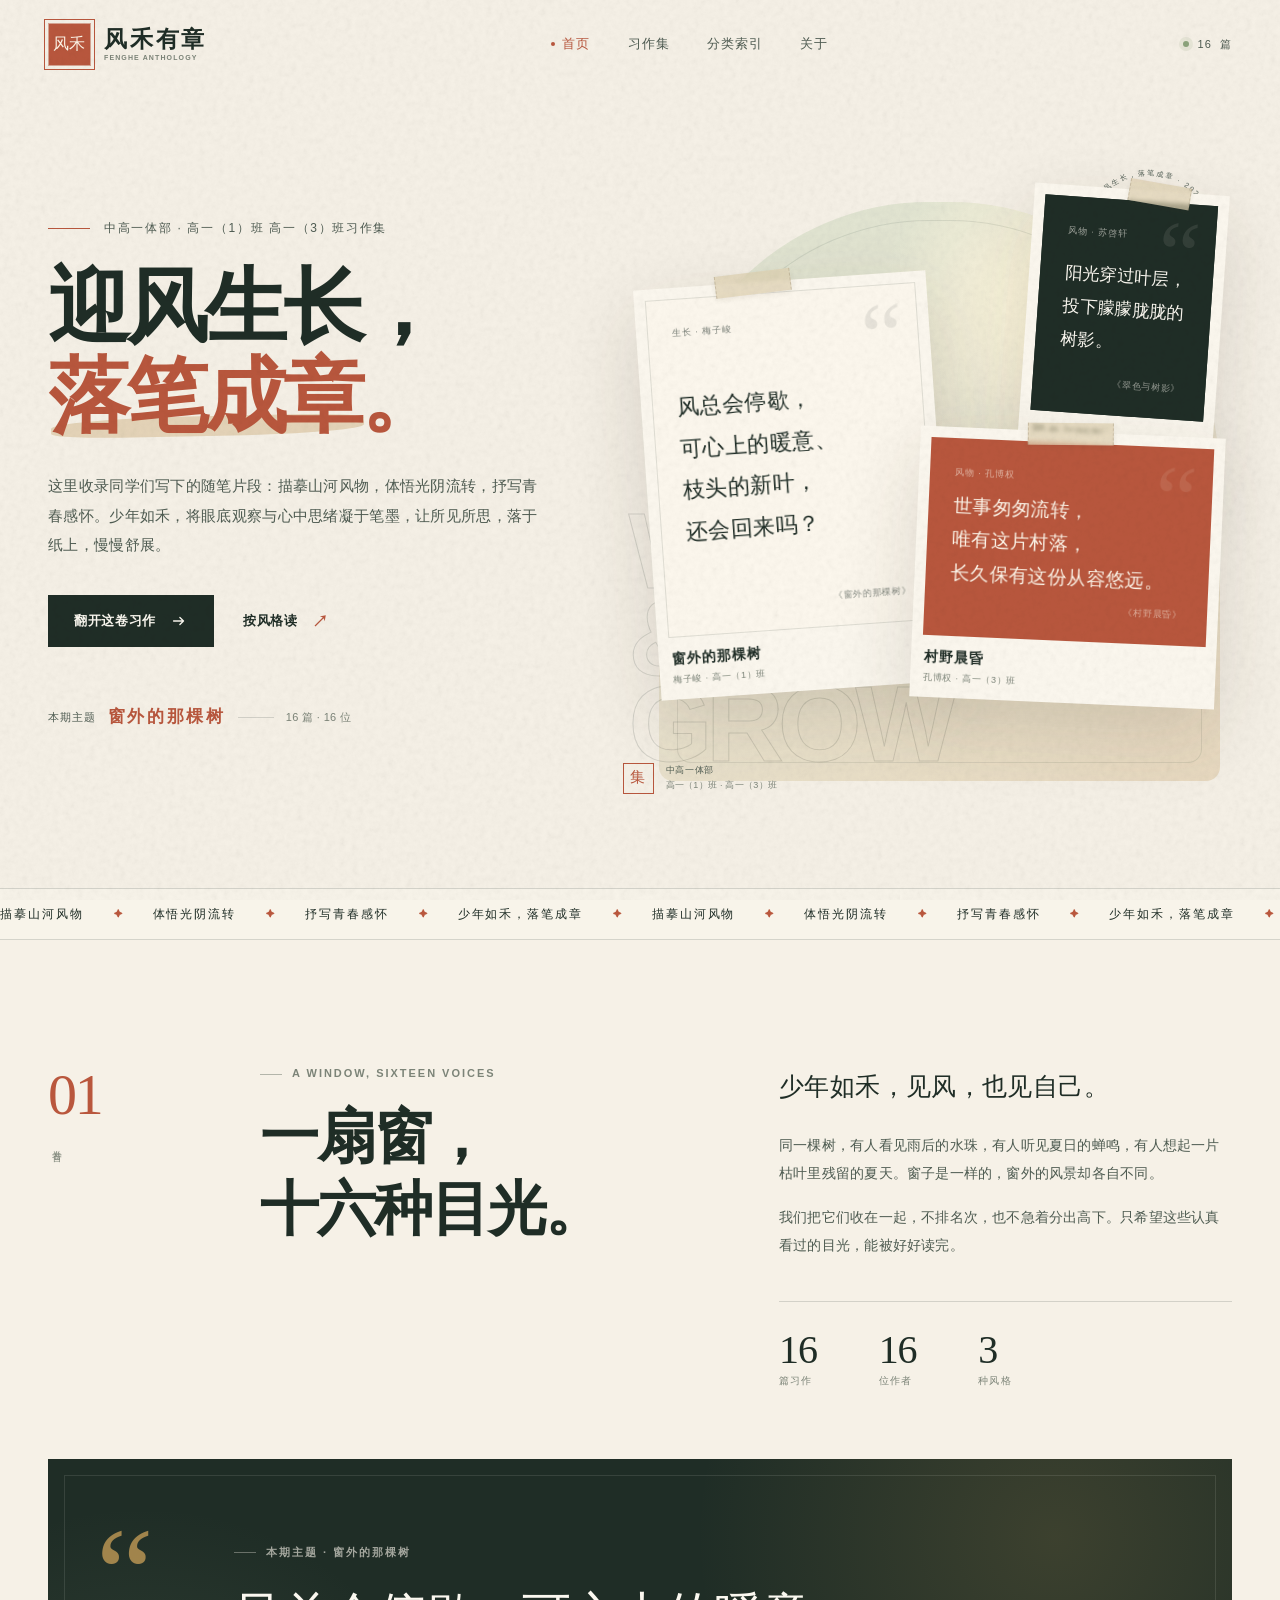
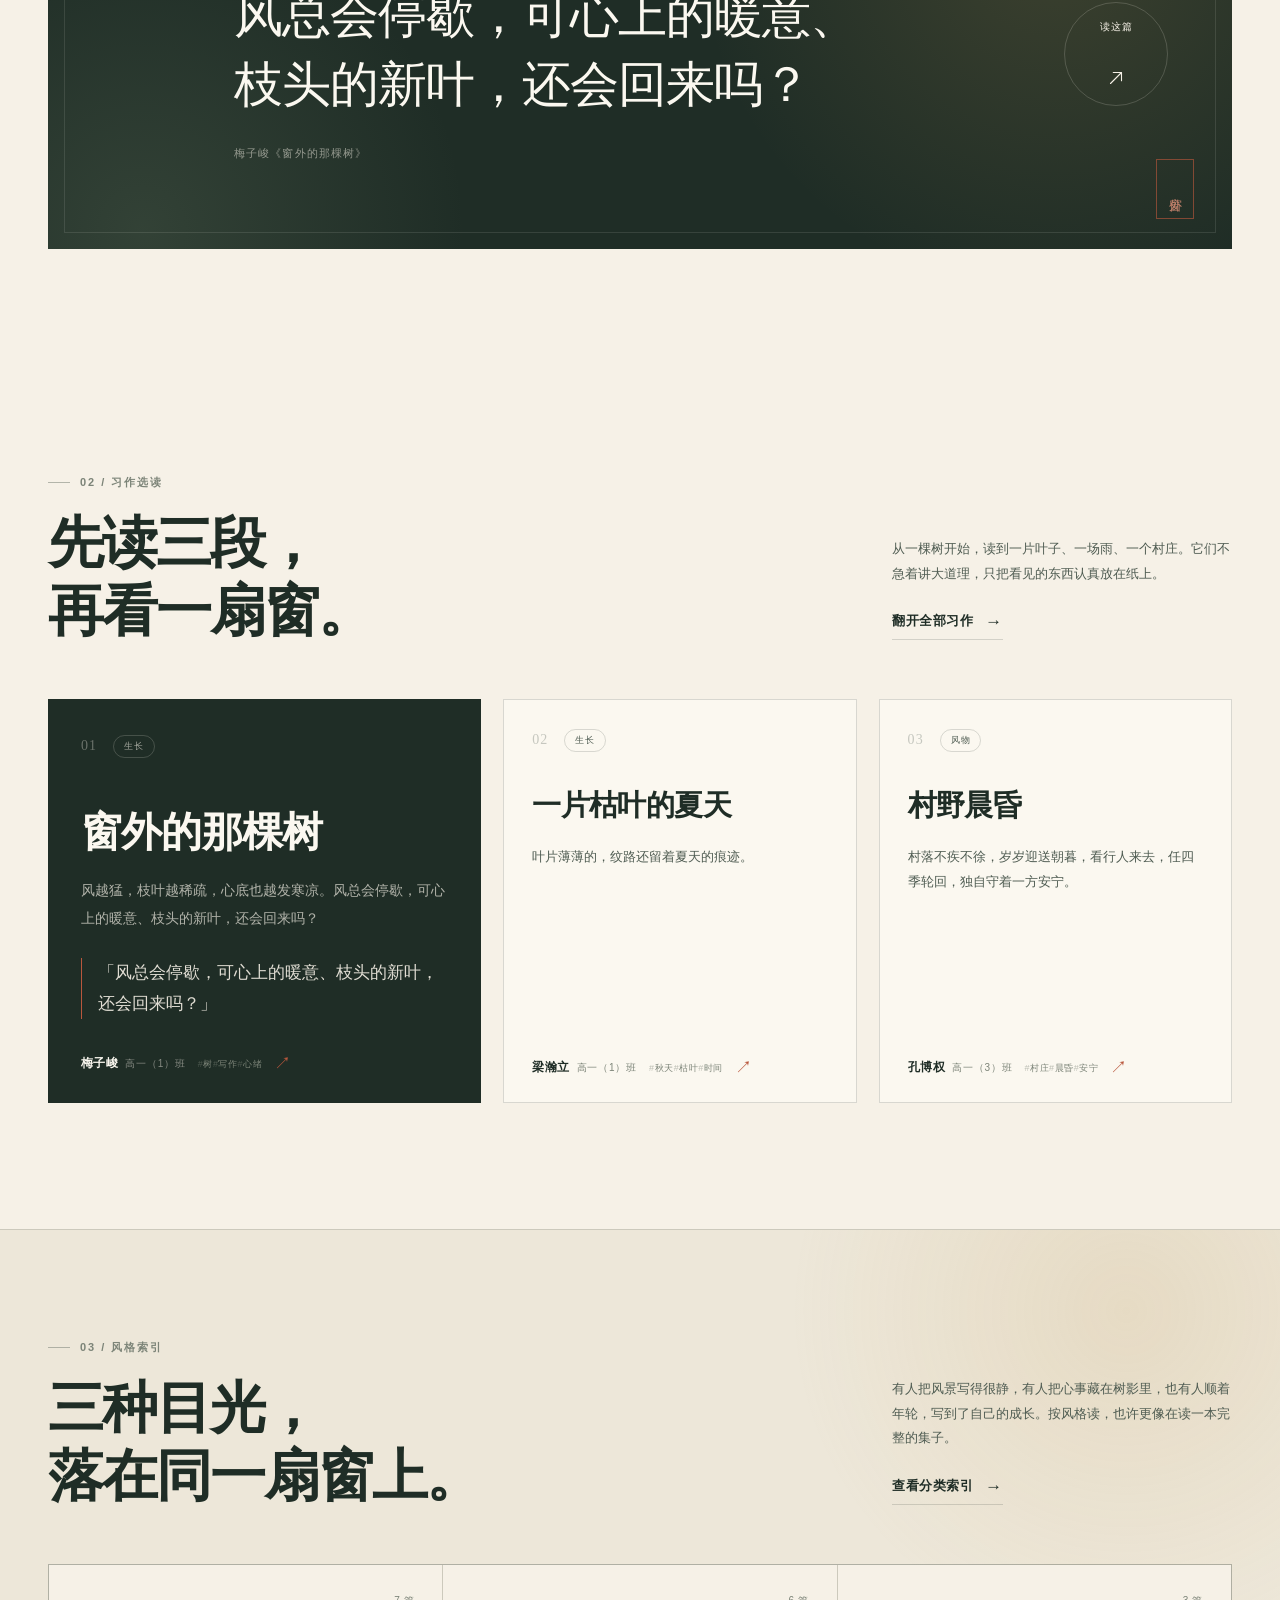
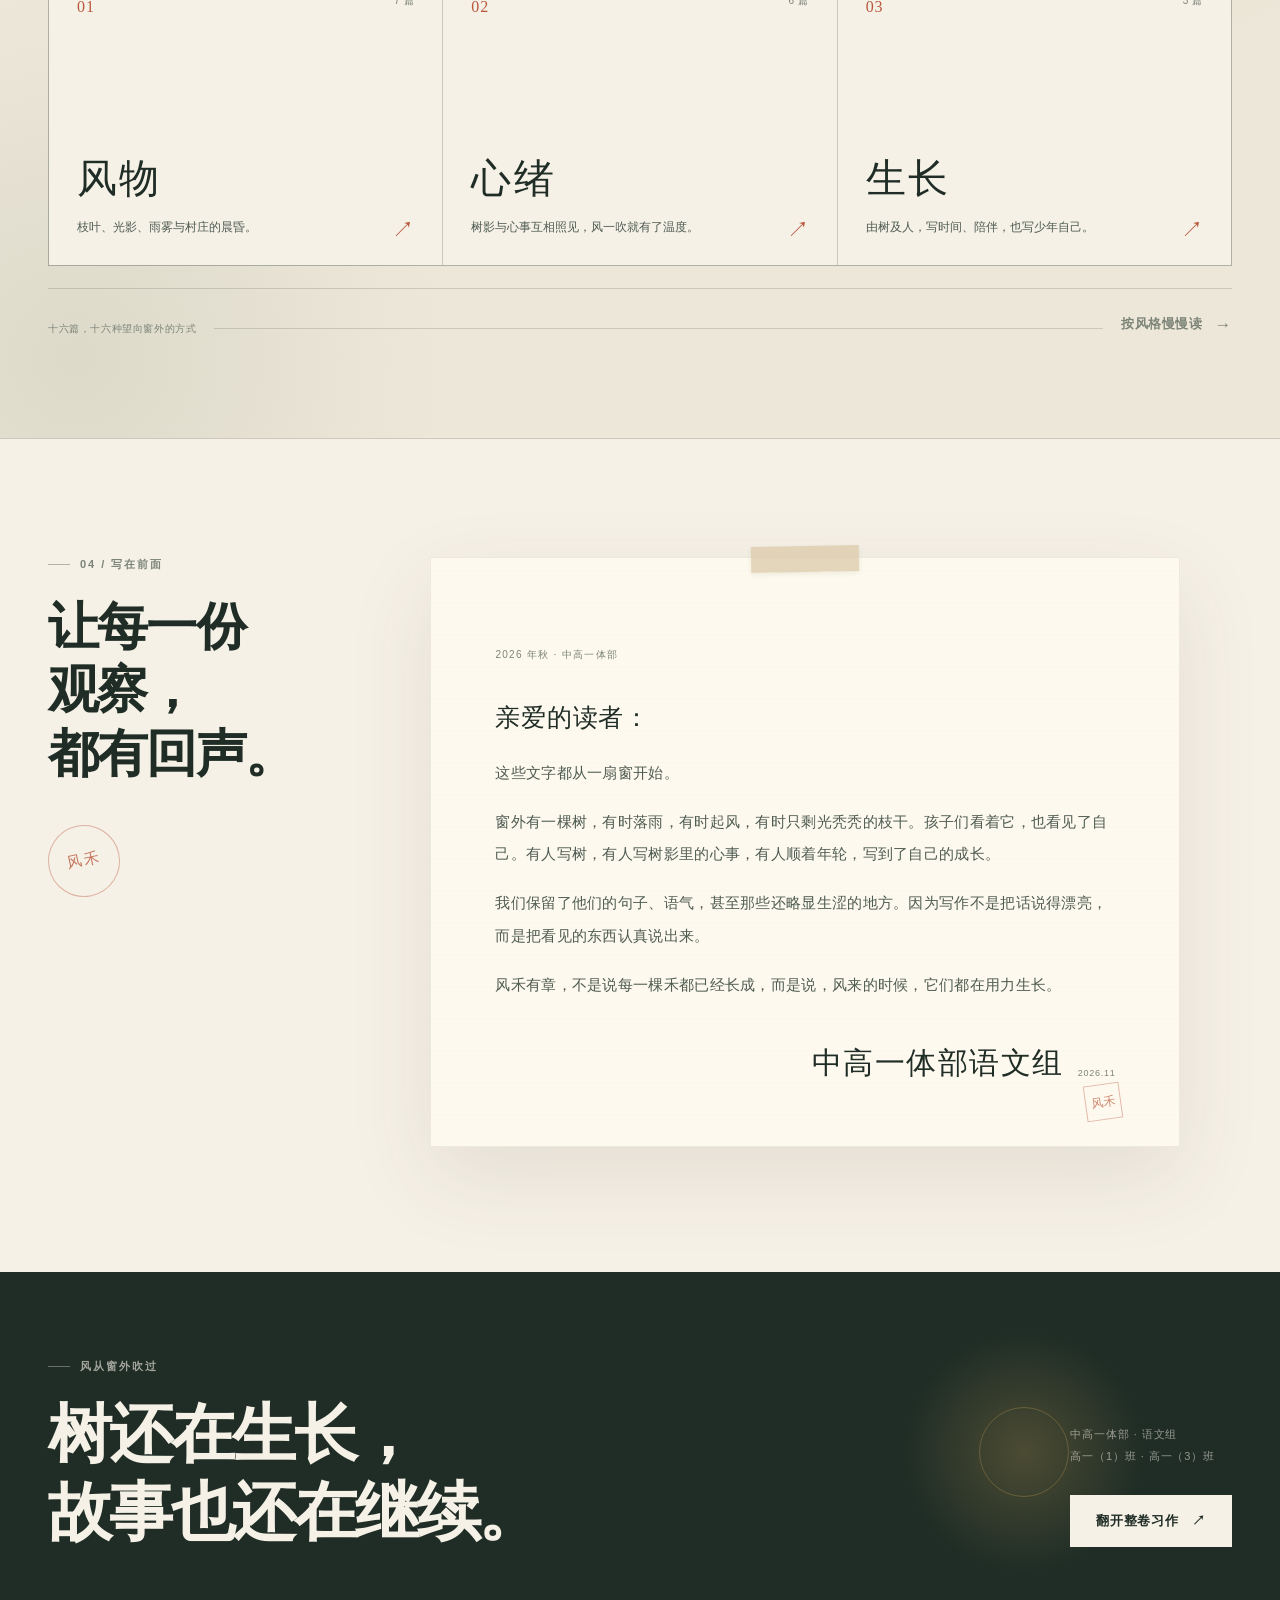
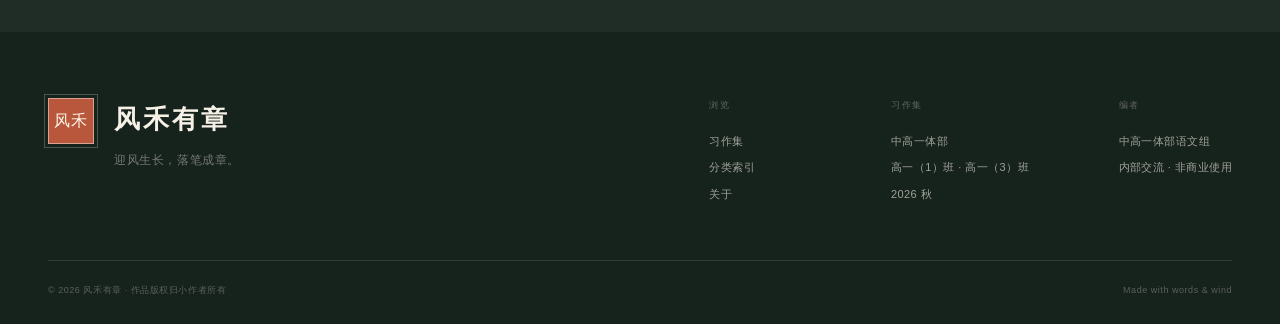
==== commit c1e2e31b: "Rebrand as Fenghe anthology and add 16 essays" ====
--- a/index.html
+++ b/index.html
@@ -1,279 +1,313 @@
-<!DOCTYPE html>
-<html lang="zh-CN">
-<head>
-  <meta charset="UTF-8">
-  <meta name="viewport" content="width=device-width, initial-scale=1.0">
-  <meta name="description" content="青禾集——青禾小学六年级（3）班优秀作文与绘画线上展览。文字有温度，颜色会说话。">
-  <meta name="theme-color" content="#F6F1E7">
-  <title>青禾集 · 把少年心事写进光里</title>
-  <link rel="icon" href="assets/img/favicon.svg" type="image/svg+xml">
-  <link rel="stylesheet" href="assets/css/style.css">
-</head>
-<body data-page="home">
-  <a class="skip-link" href="#main">跳到正文</a>
-  <div class="grain" aria-hidden="true"></div>
-
-  <header class="site-header" data-header>
-    <div class="header-inner">
-      <a class="brand" href="index.html" aria-label="青禾集首页">
-        <span class="brand-seal">青禾</span>
-        <span class="brand-type">
-          <strong>青禾集</strong>
-          <small>QINGHE COLLECTION</small>
-        </span>
-      </a>
-      <nav class="desktop-nav" aria-label="主导航">
-        <a href="index.html" data-nav="home">首页</a>
-        <a href="essays.html" data-nav="essays">作文馆</a>
-        <a href="gallery.html" data-nav="gallery">画笔画廊</a>
-        <a href="about.html" data-nav="about">关于展览</a>
-      </nav>
-      <div class="header-right">
-        <span class="term-pill"><i></i>2026 秋</span>
-        <button class="menu-toggle" type="button" aria-label="打开菜单" aria-expanded="false" aria-controls="mobileMenu" data-menu-toggle>
-          <span></span><span></span>
-        </button>
-      </div>
-    </div>
-  </header>
-
-  <div class="mobile-menu" id="mobileMenu" data-mobile-menu aria-hidden="true">
-    <div class="mobile-menu-inner">
-      <button class="menu-close" type="button" data-menu-close aria-label="关闭菜单"><span></span><span></span></button>
-      <p class="mobile-menu-label">把少年心事，写进光里。</p>
-      <nav aria-label="移动端导航">
-        <a href="index.html" data-nav="home"><span>01</span>首页</a>
-        <a href="essays.html" data-nav="essays"><span>02</span>作文馆</a>
-        <a href="gallery.html" data-nav="gallery"><span>03</span>画笔画廊</a>
-        <a href="about.html" data-nav="about"><span>04</span>关于展览</a>
-      </nav>
-      <div class="mobile-menu-foot">
-        <span>青禾小学 · 六年级（3）班</span>
-        <span>2026 秋季</span>
-      </div>
-    </div>
-  </div>
-
-  <main id="main">
-    <section class="hero container">
-      <div class="hero-copy">
-        <p class="eyebrow load-in"><span class="eyebrow-line"></span>青禾小学 · 六年级（3）班</p>
-        <h1 class="hero-title load-in" data-load-delay="1">
-          把少年心事<br><span class="ink-accent">写进光里</span><span class="title-dot">。</span>
-        </h1>
-        <p class="hero-intro load-in" data-load-delay="2">这里收藏着孩子们的句子和颜色：一封写给外婆的信，一场放学路上的雨，一片被月亮照亮的河面。请慢一点看，他们正把世界重新交到我们手里。</p>
-        <div class="hero-cta load-in" data-load-delay="3">
-          <a class="btn btn--primary" href="essays.html">
-            <span>读一读他们的文字</span>
-            <svg viewBox="0 0 20 20" aria-hidden="true"><path d="M4 10h11M11 6l4 4-4 4"/></svg>
-          </a>
-          <a class="btn btn--text" href="gallery.html">看看他们画的世界 <span aria-hidden="true">↗</span></a>
-        </div>
-        <div class="hero-foot load-in" data-load-delay="4">
-          <span class="hero-foot-label">本期主题</span>
-          <span class="hero-foot-theme">生长</span>
-          <span class="hero-foot-dash"></span>
-          <span class="hero-foot-count"><span data-total="works">15</span> 件作品 · <span data-total="authors">8</span> 位小作者</span>
-        </div>
-      </div>
-
-      <div class="hero-stage load-in" data-load-delay="2" aria-label="精选作品拼贴">
-        <div class="stage-wash"></div>
-        <svg class="stage-orbit" viewBox="0 0 200 200" aria-hidden="true">
-          <defs>
-            <path id="orbitPath" d="M100,100 m-78,0 a78,78 0 1,1 156,0 a78,78 0 1,1 -156,0"/>
-          </defs>
-          <text><textPath href="#orbitPath">青禾集 · 把少年心事写进光里 · 2026 · </textPath></text>
-        </svg>
-        <div class="stage-type" aria-hidden="true">GROW<br>WITH<br>LIGHT</div>
-
-        <a class="hero-art hero-art--main" href="gallery.html#art-spring" data-art="art-spring" aria-label="查看绘画《春日来信》">
-          <span class="tape tape--one" aria-hidden="true"></span>
-          <span class="art-mat">
-            <img src="assets/art/spring-letter.svg" alt="水彩画《春日来信》，花树、房子与回家的小路" fetchpriority="high">
-          </span>
-          <span class="hero-art-caption"><strong>春日来信</strong><em>陈知遥 · 水彩</em></span>
-        </a>
-
-        <a class="hero-art hero-art--side" href="gallery.html#art-starry" data-art="art-starry" aria-label="查看绘画《星河渡口》">
-          <span class="tape tape--two" aria-hidden="true"></span>
-          <span class="art-mat">
-            <img src="assets/art/starry-ferry.svg" alt="水彩拼贴画《星河渡口》，月夜、纸船与提灯的孩子" fetchpriority="high">
-          </span>
-          <span class="hero-art-caption"><strong>星河渡口</strong><em>许星禾 · 综合材料</em></span>
-        </a>
-
-        <a class="hero-art hero-art--wide" href="gallery.html#art-sea" data-art="art-sea" aria-label="查看绘画《风从海上来》">
-          <span class="tape tape--three" aria-hidden="true"></span>
-          <span class="art-mat">
-            <img src="assets/art/sea-wind.svg" alt="水彩画《风从海上来》，海边草坡、孩子与红风筝" fetchpriority="high">
-          </span>
-          <span class="hero-art-caption"><strong>风从海上来</strong><em>苏念 · 水彩</em></span>
-        </a>
-
-        <div class="stage-label">
-          <span class="stage-label-seal">展</span>
-          <span>线上作品展<br><em>2026.10.18 — 11.30</em></span>
-        </div>
-      </div>
-    </section>
-
-    <div class="ticker" aria-hidden="true">
-      <div class="ticker-track">
-        <span>文字有温度</span><i>✦</i><span>颜色会说话</span><i>✦</i><span>想象没有边界</span><i>✦</i><span>每一份认真都值得被看见</span><i>✦</i>
-        <span>文字有温度</span><i>✦</i><span>颜色会说话</span><i>✦</i><span>想象没有边界</span><i>✦</i><span>每一份认真都值得被看见</span><i>✦</i>
-      </div>
-    </div>
-
-    <section class="section intro-section container" id="intro">
-      <div class="section-rail reveal">
-        <span class="section-no">01</span>
-        <span class="section-rail-text">展览序言</span>
-      </div>
-      <div class="intro-main">
-        <div class="intro-heading reveal">
-          <p class="kicker">A ROOM FULL OF LIGHT</p>
-          <h2>一间教室，<br>两种表达。</h2>
-        </div>
-        <div class="intro-copy reveal" data-delay="1">
-          <p class="intro-lead">文字往心里走，颜色往眼睛里走。</p>
-          <p>我们总说孩子还小，可他们已经能看见外婆的白发、雨伞的倾斜、菜市场里春天的味道。他们把这些看见写下来、画下来，于是普通的日子有了形状。</p>
-          <p>这场展览不评比高低，只负责把灯打开。愿每一个认真表达过的孩子，都能在这里被好好地看见一次。</p>
-          <div class="intro-stats">
-            <div><strong data-total="works">15</strong><span>件作品</span></div>
-            <div><strong data-total="authors">8</strong><span>位小作者</span></div>
-            <div><strong>2</strong><span>种表达</span></div>
-          </div>
-        </div>
-      </div>
-    </section>
-
-    <section class="quote-feature container reveal" id="theme-quote">
-      <div class="quote-feature-inner">
-        <span class="quote-feature-mark" aria-hidden="true">“</span>
-        <div class="quote-feature-copy">
-          <p class="kicker kicker--light">本期主题 · 生长</p>
-          <blockquote>原来有些树不是不开花，<br>只是在等自己的季节。</blockquote>
-          <p class="quote-source">沈言《那棵没有开花的树》</p>
-        </div>
-        <button class="round-link round-link--light" type="button" data-open-essay="essay-tree" aria-label="阅读《那棵没有开花的树》">
-          <span>读这篇</span>
-          <svg viewBox="0 0 24 24" aria-hidden="true"><path d="M6 18L18 6M9 6h9v9"/></svg>
-        </button>
-        <span class="quote-feature-seal" aria-hidden="true">生长</span>
-      </div>
-    </section>
-
-    <section class="section work-section container" id="featured-essays">
-      <div class="section-head reveal">
-        <div>
-          <p class="kicker">01 / 作文馆</p>
-          <h2>先读三行，<br>再读一颗心。</h2>
-        </div>
-        <div class="section-head-side">
-          <p>从院子里的一棵香椿，到放学路上的一把旧伞。孩子们写的是小事，留下的是他们看世界的方式。</p>
-          <a class="link-arrow" href="essays.html">走进作文馆 <span aria-hidden="true">→</span></a>
-        </div>
-      </div>
-      <div class="home-essays" data-home-essays>
-        <noscript><p>请开启 JavaScript 以浏览作品。</p></noscript>
-      </div>
-    </section>
-
-    <section class="art-section" id="featured-art">
-      <div class="container">
-        <div class="section-head section-head--art reveal">
-          <div>
-            <p class="kicker">02 / 画笔画廊</p>
-            <h2>他们把世界，<br>重新上了一次色。</h2>
-          </div>
-          <div class="section-head-side">
-            <p>水彩、色粉、水墨、拼贴。材料不同，眼睛却一样亮。请在这些颜色里多停一会儿。</p>
-            <a class="link-arrow" href="gallery.html">走进画笔画廊 <span aria-hidden="true">→</span></a>
-          </div>
-        </div>
-        <div class="home-art-grid" data-home-art></div>
-        <div class="art-section-foot reveal">
-          <span>所有作品版权归小作者所有</span>
-          <span class="art-section-line"></span>
-          <a class="link-arrow" href="gallery.html">查看全部 <span data-total="artworks">8</span> 幅画作 <span aria-hidden="true">→</span></a>
-        </div>
-      </div>
-    </section>
-
-    <section class="section teacher-section container" id="teacher">
-      <div class="teacher-rail reveal">
-        <p class="kicker">03 / 策展人的话</p>
-        <h2>让认真<br>被看见。</h2>
-        <div class="teacher-stamp" aria-hidden="true">看见</div>
-      </div>
-      <article class="teacher-letter reveal" data-delay="1">
-        <span class="letter-tape" aria-hidden="true"></span>
-        <p class="letter-date">2026 年秋 · 于青禾教室</p>
-        <p class="letter-greeting">亲爱的你：</p>
-        <p>孩子们交上来的，不只是作业。</p>
-        <p>有人把外婆的院子写得很慢，有人让一只猫在窗台上睡了一整个下午，有人画了一棵冬天光着枝丫、却在等待春天的树。我读这些文字、看这些画的时候，常常会忘记自己是老师，只觉得被邀请进了一个个小小的世界。</p>
-        <p>我把它们留在这里，是想让这些认真被看见——被同学看见，被家长看见，也被长大以后的他们自己看见。</p>
-        <p>如果你也曾在某一篇作文、某一幅画前停下来，那就是这场展览最好的回音。</p>
-        <div class="letter-sign">
-          <span>林老师</span>
-          <small>2026.10.18</small>
-        </div>
-        <div class="teacher-letter-seal" aria-hidden="true">青禾</div>
-      </article>
-    </section>
-
-    <section class="visit-strip">
-      <div class="container visit-inner reveal">
-        <div>
-          <p class="kicker kicker--light">线上展览 · 持续展出</p>
-          <h2>慢慢看，<br>光会落在你身上。</h2>
-        </div>
-        <div class="visit-actions">
-          <p>青禾小学 · 六年级（3）班<br>2026.10.18 — 2026.11.30</p>
-          <a class="btn btn--paper" href="about.html">关于这场展览 <span aria-hidden="true">↗</span></a>
-        </div>
-        <div class="visit-sun" aria-hidden="true"></div>
-      </div>
-    </section>
-  </main>
-
-  <footer class="site-footer">
-    <div class="container footer-inner">
-      <div class="footer-brand">
-        <span class="brand-seal">青禾</span>
-        <div>
-          <strong>青禾集</strong>
-          <p>把少年心事，写进光里。</p>
-        </div>
-      </div>
-      <div class="footer-nav">
-        <div>
-          <p class="footer-label">浏览</p>
-          <a href="essays.html">作文馆</a>
-          <a href="gallery.html">画笔画廊</a>
-          <a href="about.html">关于展览</a>
-        </div>
-        <div>
-          <p class="footer-label">展览</p>
-          <span>青禾小学</span>
-          <span>六年级（3）班</span>
-          <span>2026 秋季</span>
-        </div>
-        <div>
-          <p class="footer-label">联系</p>
-          <a href="mailto:hello@qinghe.class">hello@qinghe.class</a>
-          <span>指导老师：林老师</span>
-        </div>
-      </div>
-    </div>
-    <div class="container footer-bottom">
-      <span>© <span data-year>2026</span> 青禾集 · 作品版权归小作者所有</span>
-      <span>Made with words &amp; colors</span>
-    </div>
-  </footer>
-
-  <script src="assets/js/data.js"></script>
-  <script src="assets/js/site.js"></script>
-</body>
-</html>
+<!DOCTYPE html>
+<html lang="zh-CN">
+<head>
+  <meta charset="UTF-8">
+  <meta name="viewport" content="width=device-width, initial-scale=1.0">
+  <meta name="description" content="风禾有章——中高一体部高一（1）班、高一（3）班习作集。迎风生长，落笔成章。">
+  <meta name="theme-color" content="#F6F1E7">
+  <title>风禾有章 · 迎风生长，落笔成章</title>
+  <link rel="icon" href="assets/img/favicon.svg" type="image/svg+xml">
+  <link rel="stylesheet" href="assets/css/style.css">
+</head>
+<body data-page="home">
+  <a class="skip-link" href="#main">跳到正文</a>
+  <div class="grain" aria-hidden="true"></div>
+
+  <header class="site-header" data-header>
+    <div class="header-inner">
+      <a class="brand" href="index.html" aria-label="风禾有章首页">
+        <span class="brand-seal">风禾</span>
+        <span class="brand-type">
+          <strong>风禾有章</strong>
+          <small>FENGHE ANTHOLOGY</small>
+        </span>
+      </a>
+      <nav class="desktop-nav" aria-label="主导航">
+        <a href="index.html" data-nav="home">首页</a>
+        <a href="essays.html" data-nav="essays">习作集</a>
+        <a href="gallery.html" data-nav="gallery">分类索引</a>
+        <a href="about.html" data-nav="about">关于</a>
+      </nav>
+      <div class="header-right">
+        <span class="term-pill"><i></i><span data-total="essays">16</span> 篇</span>
+        <button class="menu-toggle" type="button" aria-label="打开菜单" aria-expanded="false" aria-controls="mobileMenu" data-menu-toggle>
+          <span></span><span></span>
+        </button>
+      </div>
+    </div>
+  </header>
+
+  <div class="mobile-menu" id="mobileMenu" data-mobile-menu aria-hidden="true">
+    <div class="mobile-menu-inner">
+      <button class="menu-close" type="button" data-menu-close aria-label="关闭菜单"><span></span><span></span></button>
+      <p class="mobile-menu-label">迎风生长，落笔成章。</p>
+      <nav aria-label="移动端导航">
+        <a href="index.html" data-nav="home"><span>01</span>首页</a>
+        <a href="essays.html" data-nav="essays"><span>02</span>习作集</a>
+        <a href="gallery.html" data-nav="gallery"><span>03</span>分类索引</a>
+        <a href="about.html" data-nav="about"><span>04</span>关于</a>
+      </nav>
+      <div class="mobile-menu-foot">
+        <span>中高一体部 · 高一（1）班 高一（3）班</span>
+        <span>2026 秋</span>
+      </div>
+    </div>
+  </div>
+
+  <main id="main">
+    <section class="hero container">
+      <div class="hero-copy">
+        <p class="eyebrow load-in"><span class="eyebrow-line"></span>中高一体部 · 高一（1）班 高一（3）班习作集</p>
+        <h1 class="hero-title load-in" data-load-delay="1">
+          迎风生长，<br><span class="ink-accent">落笔成章</span><span class="title-dot">。</span>
+        </h1>
+        <p class="hero-intro load-in" data-load-delay="2">这里收录同学们写下的随笔片段：描摹山河风物，体悟光阴流转，抒写青春感怀。少年如禾，将眼底观察与心中思绪凝于笔墨，让所见所思，落于纸上，慢慢舒展。</p>
+        <div class="hero-cta load-in" data-load-delay="3">
+          <a class="btn btn--primary" href="essays.html">
+            <span>翻开这卷习作</span>
+            <svg viewBox="0 0 20 20" aria-hidden="true"><path d="M4 10h11M11 6l4 4-4 4"/></svg>
+          </a>
+          <a class="btn btn--text" href="gallery.html">按风格读 <span aria-hidden="true">↗</span></a>
+        </div>
+        <div class="hero-foot load-in" data-load-delay="4">
+          <span class="hero-foot-label">本期主题</span>
+          <span class="hero-foot-theme">窗外的那棵树</span>
+          <span class="hero-foot-dash"></span>
+          <span class="hero-foot-count"><span data-total="essays">16</span> 篇 · <span data-total="authors">16</span> 位</span>
+        </div>
+      </div>
+
+      <div class="hero-stage load-in" data-load-delay="2" aria-label="习作摘句">
+        <div class="stage-wash"></div>
+        <svg class="stage-orbit" viewBox="0 0 200 200" aria-hidden="true">
+          <defs>
+            <path id="orbitPath" d="M100,100 m-78,0 a78,78 0 1,1 156,0 a78,78 0 1,1 -156,0"/>
+          </defs>
+          <text><textPath href="#orbitPath">风禾有章 · 迎风生长，落笔成章 · 2026 · </textPath></text>
+        </svg>
+        <div class="stage-type" aria-hidden="true">WRITE<br>&amp;<br>GROW</div>
+
+        <a class="hero-art hero-art--main" href="essays.html#essay-window-tree" data-open-essay="essay-window-tree" aria-label="阅读《窗外的那棵树》">
+          <span class="tape tape--one" aria-hidden="true"></span>
+          <span class="quote-sheet quote-sheet--paper">
+            <span class="quote-sheet-kicker">生长 · 梅子峻</span>
+            <span class="quote-sheet-text">风总会停歇，<br>可心上的暖意、<br>枝头的新叶，<br>还会回来吗？</span>
+            <span class="quote-sheet-footer">《窗外的那棵树》</span>
+          </span>
+          <span class="hero-art-caption"><strong>窗外的那棵树</strong><em>梅子峻 · 高一（1）班</em></span>
+        </a>
+
+        <a class="hero-art hero-art--side" href="essays.html#essay-green-shadows" data-open-essay="essay-green-shadows" aria-label="阅读《翠色与树影》">
+          <span class="tape tape--two" aria-hidden="true"></span>
+          <span class="quote-sheet quote-sheet--ink">
+            <span class="quote-sheet-kicker">风物 · 苏啓轩</span>
+            <span class="quote-sheet-text">阳光穿过叶层，<br>投下朦朦胧胧的树影。</span>
+            <span class="quote-sheet-footer">《翠色与树影》</span>
+          </span>
+          <span class="hero-art-caption"><strong>翠色与树影</strong><em>苏啓轩 · 高一（3）班</em></span>
+        </a>
+
+        <a class="hero-art hero-art--wide" href="essays.html#essay-village-days" data-open-essay="essay-village-days" aria-label="阅读《村野晨昏》">
+          <span class="tape tape--three" aria-hidden="true"></span>
+          <span class="quote-sheet quote-sheet--terra">
+            <span class="quote-sheet-kicker">风物 · 孔博权</span>
+            <span class="quote-sheet-text">世事匆匆流转，<br>唯有这片村落，<br>长久保有这份从容悠远。</span>
+            <span class="quote-sheet-footer">《村野晨昏》</span>
+          </span>
+          <span class="hero-art-caption"><strong>村野晨昏</strong><em>孔博权 · 高一（3）班</em></span>
+        </a>
+
+        <div class="stage-label">
+          <span class="stage-label-seal">集</span>
+          <span>中高一体部<br><em>高一（1）班 · 高一（3）班</em></span>
+        </div>
+      </div>
+    </section>
+
+    <div class="ticker" aria-hidden="true">
+      <div class="ticker-track">
+        <span>描摹山河风物</span><i>✦</i><span>体悟光阴流转</span><i>✦</i><span>抒写青春感怀</span><i>✦</i><span>少年如禾，落笔成章</span><i>✦</i>
+        <span>描摹山河风物</span><i>✦</i><span>体悟光阴流转</span><i>✦</i><span>抒写青春感怀</span><i>✦</i><span>少年如禾，落笔成章</span><i>✦</i>
+      </div>
+    </div>
+
+    <section class="section intro-section container" id="intro">
+      <div class="section-rail reveal">
+        <span class="section-no">01</span>
+        <span class="section-rail-text">卷首</span>
+      </div>
+      <div class="intro-main">
+        <div class="intro-heading reveal">
+          <p class="kicker">A WINDOW, SIXTEEN VOICES</p>
+          <h2>一扇窗，<br>十六种目光。</h2>
+        </div>
+        <div class="intro-copy reveal" data-delay="1">
+          <p class="intro-lead">少年如禾，见风，也见自己。</p>
+          <p>同一棵树，有人看见雨后的水珠，有人听见夏日的蝉鸣，有人想起一片枯叶里残留的夏天。窗子是一样的，窗外的风景却各自不同。</p>
+          <p>我们把它们收在一起，不排名次，也不急着分出高下。只希望这些认真看过的目光，能被好好读完。</p>
+          <div class="intro-stats">
+            <div><strong data-total="essays">16</strong><span>篇习作</span></div>
+            <div><strong data-total="authors">16</strong><span>位作者</span></div>
+            <div><strong>3</strong><span>种风格</span></div>
+          </div>
+        </div>
+      </div>
+    </section>
+
+    <section class="quote-feature container reveal" id="theme-quote">
+      <div class="quote-feature-inner">
+        <span class="quote-feature-mark" aria-hidden="true">“</span>
+        <div class="quote-feature-copy">
+          <p class="kicker kicker--light">本期主题 · 窗外的那棵树</p>
+          <blockquote>风总会停歇，可心上的暖意、<br>枝头的新叶，还会回来吗？</blockquote>
+          <p class="quote-source">梅子峻《窗外的那棵树》</p>
+        </div>
+        <button class="round-link round-link--light" type="button" data-open-essay="essay-window-tree" aria-label="阅读《窗外的那棵树》">
+          <span>读这篇</span>
+          <svg viewBox="0 0 24 24" aria-hidden="true"><path d="M6 18L18 6M9 6h9v9"/></svg>
+        </button>
+        <span class="quote-feature-seal" aria-hidden="true">窗外</span>
+      </div>
+    </section>
+
+    <section class="section work-section container" id="featured-essays">
+      <div class="section-head reveal">
+        <div>
+          <p class="kicker">02 / 习作选读</p>
+          <h2>先读三段，<br>再看一扇窗。</h2>
+        </div>
+        <div class="section-head-side">
+          <p>从一棵树开始，读到一片叶子、一场雨、一个村庄。它们不急着讲大道理，只把看见的东西认真放在纸上。</p>
+          <a class="link-arrow" href="essays.html">翻开全部习作 <span aria-hidden="true">→</span></a>
+        </div>
+      </div>
+      <div class="home-essays" data-home-essays>
+        <noscript><p>请开启 JavaScript 以浏览习作。</p></noscript>
+      </div>
+    </section>
+
+    <section class="style-section" id="styles">
+      <div class="container">
+        <div class="section-head section-head--art reveal">
+          <div>
+            <p class="kicker">03 / 风格索引</p>
+            <h2>三种目光，<br>落在同一扇窗上。</h2>
+          </div>
+          <div class="section-head-side">
+            <p>有人把风景写得很静，有人把心事藏在树影里，也有人顺着年轮，写到了自己的成长。按风格读，也许更像在读一本完整的集子。</p>
+            <a class="link-arrow" href="gallery.html">查看分类索引 <span aria-hidden="true">→</span></a>
+          </div>
+        </div>
+        <div class="style-grid">
+          <a class="style-card reveal" href="essays.html?style=风物">
+            <span class="style-no">01</span>
+            <span class="style-card-body">
+              <strong>风物</strong>
+              <span>枝叶、光影、雨雾与村庄的晨昏。</span>
+            </span>
+            <span class="style-count"><span data-category-count="风物">7</span> 篇</span>
+            <span class="style-arrow" aria-hidden="true">↗</span>
+          </a>
+          <a class="style-card reveal" href="essays.html?style=心绪" data-delay="1">
+            <span class="style-no">02</span>
+            <span class="style-card-body">
+              <strong>心绪</strong>
+              <span>树影与心事互相照见，风一吹就有了温度。</span>
+            </span>
+            <span class="style-count"><span data-category-count="心绪">6</span> 篇</span>
+            <span class="style-arrow" aria-hidden="true">↗</span>
+          </a>
+          <a class="style-card reveal" href="essays.html?style=生长" data-delay="2">
+            <span class="style-no">03</span>
+            <span class="style-card-body">
+              <strong>生长</strong>
+              <span>由树及人，写时间、陪伴，也写少年自己。</span>
+            </span>
+            <span class="style-count"><span data-category-count="生长">3</span> 篇</span>
+            <span class="style-arrow" aria-hidden="true">↗</span>
+          </a>
+        </div>
+        <div class="art-section-foot reveal">
+          <span>十六篇，十六种望向窗外的方式</span>
+          <span class="art-section-line"></span>
+          <a class="link-arrow" href="gallery.html">按风格慢慢读 <span aria-hidden="true">→</span></a>
+        </div>
+      </div>
+    </section>
+
+    <section class="section teacher-section container" id="teacher">
+      <div class="teacher-rail reveal">
+        <p class="kicker">04 / 写在前面</p>
+        <h2>让每一份<br>观察，<br>都有回声。</h2>
+        <div class="teacher-stamp" aria-hidden="true">风禾</div>
+      </div>
+      <article class="teacher-letter reveal" data-delay="1">
+        <span class="letter-tape" aria-hidden="true"></span>
+        <p class="letter-date">2026 年秋 · 中高一体部</p>
+        <p class="letter-greeting">亲爱的读者：</p>
+        <p>这些文字都从一扇窗开始。</p>
+        <p>窗外有一棵树，有时落雨，有时起风，有时只剩光秃秃的枝干。孩子们看着它，也看见了自己。有人写树，有人写树影里的心事，有人顺着年轮，写到了自己的成长。</p>
+        <p>我们保留了他们的句子、语气，甚至那些还略显生涩的地方。因为写作不是把话说得漂亮，而是把看见的东西认真说出来。</p>
+        <p>风禾有章，不是说每一棵禾都已经长成，而是说，风来的时候，它们都在用力生长。</p>
+        <div class="letter-sign">
+          <span>中高一体部语文组</span>
+          <small>2026.11</small>
+        </div>
+        <div class="teacher-letter-seal" aria-hidden="true">风禾</div>
+      </article>
+    </section>
+
+    <section class="visit-strip">
+      <div class="container visit-inner reveal">
+        <div>
+          <p class="kicker kicker--light">风从窗外吹过</p>
+          <h2>树还在生长，<br>故事也还在继续。</h2>
+        </div>
+        <div class="visit-actions">
+          <p>中高一体部 · 语文组<br>高一（1）班 · 高一（3）班</p>
+          <a class="btn btn--paper" href="essays.html">翻开整卷习作 <span aria-hidden="true">↗</span></a>
+        </div>
+        <div class="visit-sun" aria-hidden="true"></div>
+      </div>
+    </section>
+  </main>
+
+  <footer class="site-footer">
+    <div class="container footer-inner">
+      <div class="footer-brand">
+        <span class="brand-seal">风禾</span>
+        <div>
+          <strong>风禾有章</strong>
+          <p>迎风生长，落笔成章。</p>
+        </div>
+      </div>
+      <div class="footer-nav">
+        <div>
+          <p class="footer-label">浏览</p>
+          <a href="essays.html">习作集</a>
+          <a href="gallery.html">分类索引</a>
+          <a href="about.html">关于</a>
+        </div>
+        <div>
+          <p class="footer-label">习作集</p>
+          <span>中高一体部</span>
+          <span>高一（1）班 · 高一（3）班</span>
+          <span>2026 秋</span>
+        </div>
+        <div>
+          <p class="footer-label">编者</p>
+          <span>中高一体部语文组</span>
+          <span>内部交流 · 非商业使用</span>
+        </div>
+      </div>
+    </div>
+    <div class="container footer-bottom">
+      <span>© <span data-year>2026</span> 风禾有章 · 作品版权归小作者所有</span>
+      <span>Made with words &amp; wind</span>
+    </div>
+  </footer>
+
+  <script src="assets/js/data.js"></script>
+  <script src="assets/js/site.js"></script>
+</body>
+</html>
--- a/assets/css/style.css
+++ b/assets/css/style.css
@@ -2455,3 +2455,274 @@
   .hero { padding-top: 20px; min-height: 0; }
   .essay-card { break-inside: avoid; }
 }
+
+/* ============================================================
+   风禾有章 · 习作集新增组件
+   摘句卡、风格索引、分类索引
+   ============================================================ */
+
+.quote-sheet {
+  position: relative;
+  display: flex;
+  flex-direction: column;
+  justify-content: space-between;
+  aspect-ratio: 4 / 5;
+  padding: 26px 24px 22px;
+  overflow: hidden;
+  border: 1px solid rgba(31, 45, 38, 0.12);
+}
+.quote-sheet::before {
+  content: "“";
+  position: absolute;
+  top: 2px;
+  right: 14px;
+  color: currentColor;
+  font-family: Georgia, serif;
+  font-size: 94px;
+  line-height: 1;
+  opacity: 0.09;
+  pointer-events: none;
+}
+.quote-sheet--paper { background: #fdf8ee; color: var(--ink); }
+.quote-sheet--ink { background: var(--ink); color: var(--paper-light); border-color: var(--ink); }
+.quote-sheet--terra { background: var(--terra); color: #fff8ec; border-color: var(--terra); }
+.quote-sheet-kicker {
+  position: relative;
+  z-index: 1;
+  font-size: 9px;
+  letter-spacing: 0.1em;
+  opacity: 0.58;
+}
+.quote-sheet-text {
+  position: relative;
+  z-index: 1;
+  margin: auto 0;
+  font-family: var(--serif);
+  font-size: 19px;
+  line-height: 1.85;
+  letter-spacing: 0.02em;
+}
+.quote-sheet-footer {
+  position: relative;
+  z-index: 1;
+  align-self: flex-end;
+  font-size: 9px;
+  letter-spacing: 0.08em;
+  opacity: 0.52;
+}
+.hero-art--main .quote-sheet-text { font-size: clamp(18px, 1.75vw, 23px); }
+.hero-art--side .quote-sheet-text { font-size: clamp(14px, 1.35vw, 18px); line-height: 1.9; }
+.hero-art--wide .quote-sheet { aspect-ratio: 10 / 7; }
+.hero-art--wide .quote-sheet-text { font-size: clamp(15px, 1.45vw, 19px); line-height: 1.8; }
+
+.style-section {
+  position: relative;
+  padding: 110px 0 95px;
+  background: #ede7d9;
+  border-top: 1px solid var(--line);
+  border-bottom: 1px solid var(--line);
+}
+.style-section::before {
+  content: "";
+  position: absolute;
+  inset: 0;
+  background:
+    radial-gradient(circle at 88% 10%, rgba(193, 154, 85, 0.16), transparent 25%),
+    radial-gradient(circle at 6% 90%, rgba(120, 139, 111, 0.14), transparent 26%);
+  pointer-events: none;
+}
+.style-grid {
+  position: relative;
+  z-index: 1;
+  display: grid;
+  grid-template-columns: repeat(3, minmax(0, 1fr));
+  gap: 1px;
+  border: 1px solid var(--line);
+  background: var(--line);
+}
+.style-card {
+  position: relative;
+  display: flex;
+  flex-direction: column;
+  min-height: 300px;
+  padding: 28px 28px 26px;
+  background: var(--paper);
+  transition: background 0.3s ease, color 0.3s ease;
+}
+.style-card:hover { background: var(--paper-light); }
+.style-no {
+  color: var(--terra);
+  font-family: var(--serif);
+  font-size: 16px;
+  letter-spacing: 0.06em;
+}
+.style-card-body { margin-top: auto; padding-top: 46px; }
+.style-card-body strong {
+  display: block;
+  font-family: var(--serif);
+  font-size: 40px;
+  font-weight: 500;
+  line-height: 1.2;
+  letter-spacing: 0.06em;
+}
+.style-card-body span {
+  display: block;
+  max-width: 240px;
+  margin-top: 13px;
+  color: var(--ink-soft);
+  font-size: 12px;
+  line-height: 1.9;
+}
+.style-count {
+  position: absolute;
+  top: 27px;
+  right: 28px;
+  color: var(--muted);
+  font-size: 10px;
+  letter-spacing: 0.06em;
+}
+.style-arrow {
+  position: absolute;
+  right: 28px;
+  bottom: 24px;
+  color: var(--terra);
+  font-size: 22px;
+  line-height: 1;
+  transition: transform 0.3s var(--ease);
+}
+.style-card:hover .style-arrow { transform: translate(3px, -3px); }
+
+.category-index-section { padding: 0 0 110px; }
+.category-intro {
+  display: flex;
+  align-items: flex-end;
+  justify-content: space-between;
+  gap: 36px;
+  padding: 34px 0 30px;
+  border-bottom: 1px solid var(--line);
+}
+.category-intro p {
+  max-width: 650px;
+  color: var(--ink-soft);
+  font-family: var(--serif);
+  font-size: 14px;
+  line-height: 1.95;
+}
+.category-intro span {
+  flex-shrink: 0;
+  color: var(--muted);
+  font-size: 9px;
+  letter-spacing: 0.1em;
+}
+.category-block {
+  display: grid;
+  grid-template-columns: 320px minmax(0, 1fr);
+  gap: clamp(38px, 7vw, 90px);
+  padding: 58px 0;
+  border-bottom: 1px solid var(--line);
+}
+.category-block-head { position: relative; }
+.category-no {
+  color: var(--terra);
+  font-family: var(--serif);
+  font-size: 17px;
+  letter-spacing: 0.08em;
+}
+.category-block-head h2 {
+  margin-top: 15px;
+  font-size: clamp(38px, 4.2vw, 54px);
+  font-weight: 500;
+  letter-spacing: 0.05em;
+  line-height: 1.15;
+}
+.category-block-head p {
+  max-width: 245px;
+  margin-top: 18px;
+  color: var(--ink-soft);
+  font-family: var(--serif);
+  font-size: 13px;
+  line-height: 1.95;
+}
+.category-count {
+  display: inline-block;
+  margin-top: 20px;
+  color: var(--muted);
+  font-size: 10px;
+  letter-spacing: 0.08em;
+}
+.category-list {
+  display: grid;
+  grid-template-columns: repeat(2, minmax(0, 1fr));
+  gap: 0 28px;
+  align-content: start;
+}
+.category-item {
+  position: relative;
+  display: flex;
+  flex-direction: column;
+  gap: 4px;
+  padding: 17px 30px 17px 0;
+  border-bottom: 1px solid var(--line);
+  transition: padding-left 0.25s ease, color 0.25s ease;
+}
+.category-item:hover { padding-left: 6px; color: var(--terra); }
+.category-item-title {
+  font-family: var(--serif);
+  font-size: 21px;
+  line-height: 1.5;
+  letter-spacing: 0.02em;
+}
+.category-item-meta {
+  color: var(--muted);
+  font-size: 9px;
+  letter-spacing: 0.06em;
+}
+.category-item-arrow {
+  position: absolute;
+  top: 50%;
+  right: 2px;
+  color: var(--terra);
+  font-size: 16px;
+  transform: translateY(-50%);
+}
+
+@media (max-width: 900px) {
+  .quote-sheet { padding: 18px 16px 16px; }
+  .style-section { padding: 74px 0 62px; }
+  .style-grid { grid-template-columns: 1fr; }
+  .style-card { min-height: 172px; padding: 22px; }
+  .style-card-body { padding-top: 24px; }
+  .style-card-body strong { font-size: 32px; }
+  .style-count { top: 21px; right: 22px; }
+  .style-arrow { right: 22px; bottom: 20px; }
+  .category-block { grid-template-columns: 1fr; gap: 24px; padding: 40px 0; }
+  .category-block-head p { max-width: 420px; }
+  .category-list { grid-template-columns: 1fr 1fr; }
+}
+
+@media (max-width: 640px) {
+  .quote-sheet { aspect-ratio: 4 / 5; padding: 13px 12px 12px; }
+  .quote-sheet-kicker { font-size: 7px; }
+  .quote-sheet-text { font-size: 13px; line-height: 1.8; }
+  .quote-sheet-footer { font-size: 7px; }
+  .hero-art--wide .quote-sheet { aspect-ratio: 10 / 7; }
+  .style-section { padding: 62px 0 52px; }
+  .style-grid { margin-top: 28px; }
+  .style-card { min-height: 150px; }
+  .category-index-section { padding-bottom: 68px; }
+  .category-intro { align-items: flex-start; flex-direction: column; gap: 10px; padding: 24px 0 20px; }
+  .category-block { padding: 32px 0; gap: 18px; }
+  .category-block-head h2 { margin-top: 8px; font-size: 36px; }
+  .category-block-head p { margin-top: 10px; font-size: 12px; }
+  .category-count { margin-top: 10px; }
+  .category-list { grid-template-columns: 1fr; }
+  .category-item { padding: 14px 26px 14px 0; }
+  .category-item-title { font-size: 19px; }
+}
+
+@media (max-width: 640px) {
+  .hero-art--side .quote-sheet-footer,
+  .hero-art--wide .quote-sheet-footer { display: none; }
+  .hero-art--side .quote-sheet-text { font-size: 12px; line-height: 1.7; }
+  .hero-art--wide .quote-sheet-text { font-size: 12px; line-height: 1.7; }
+}
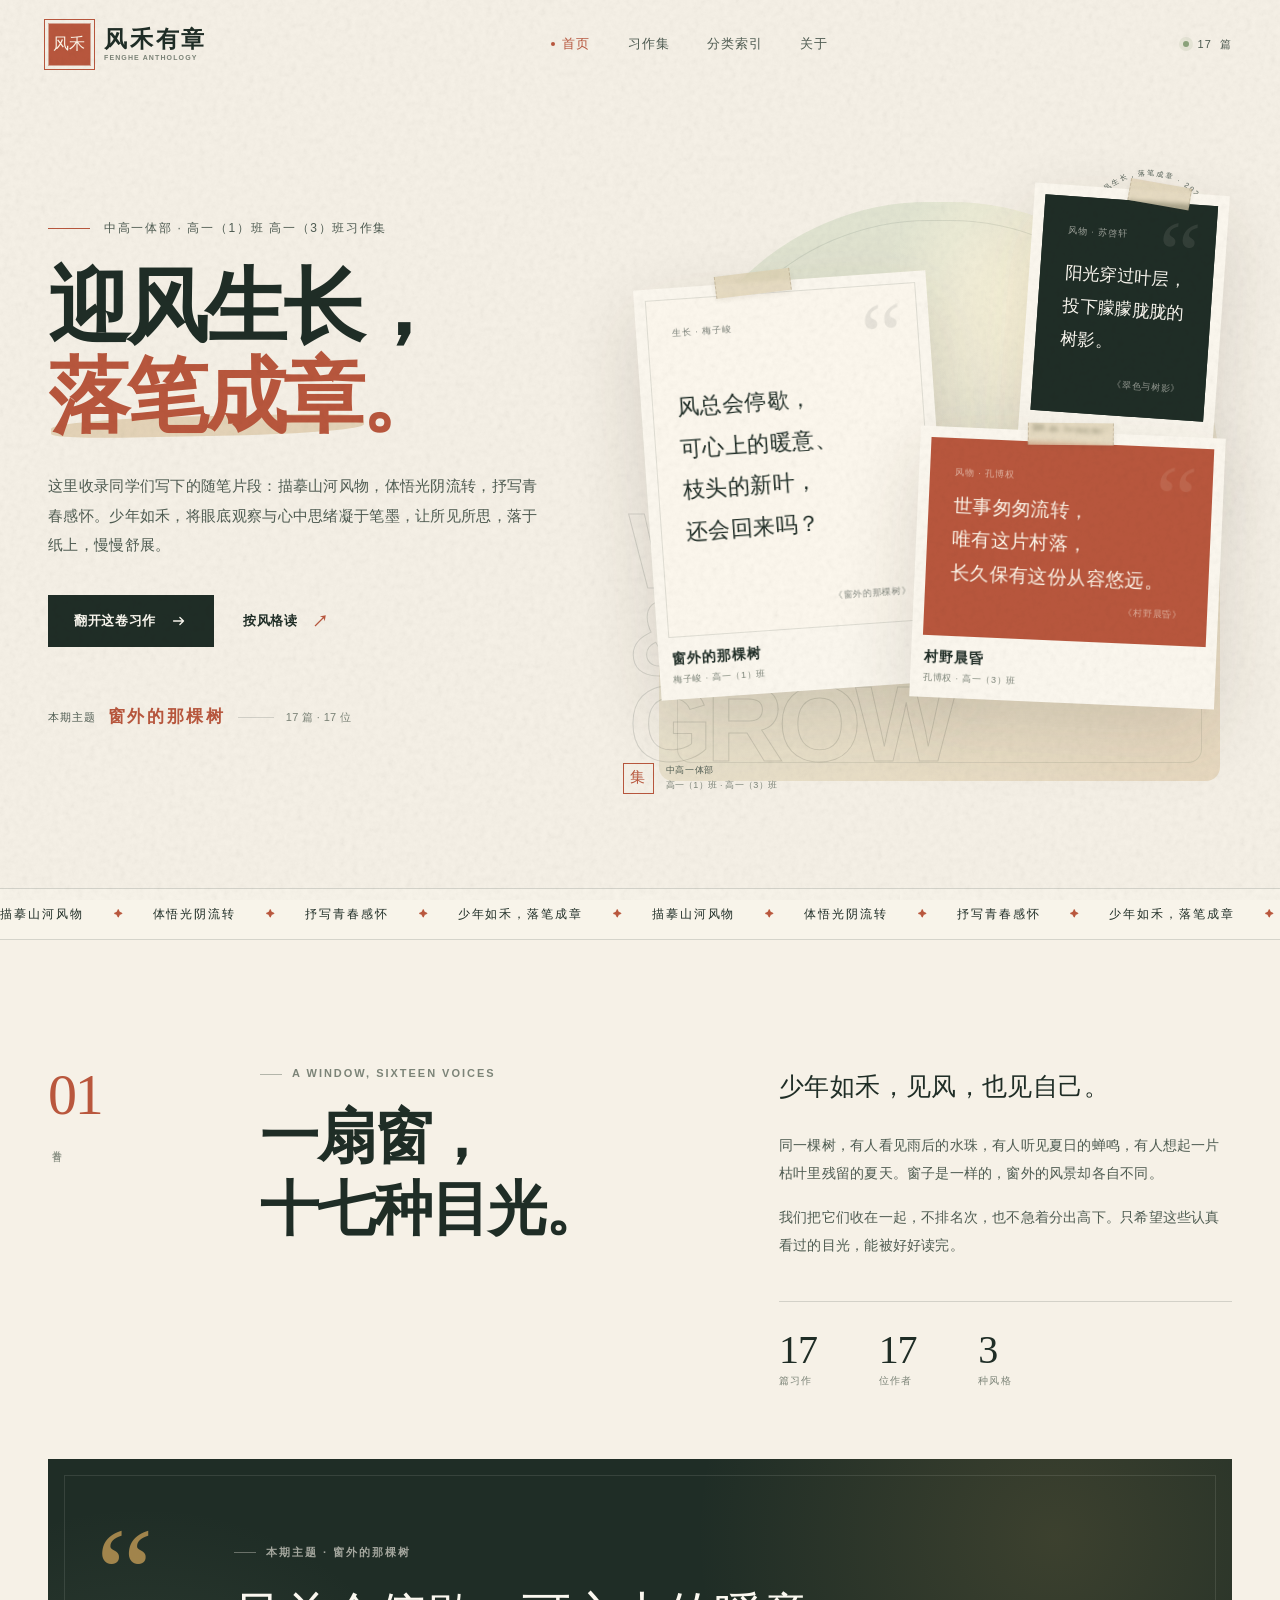
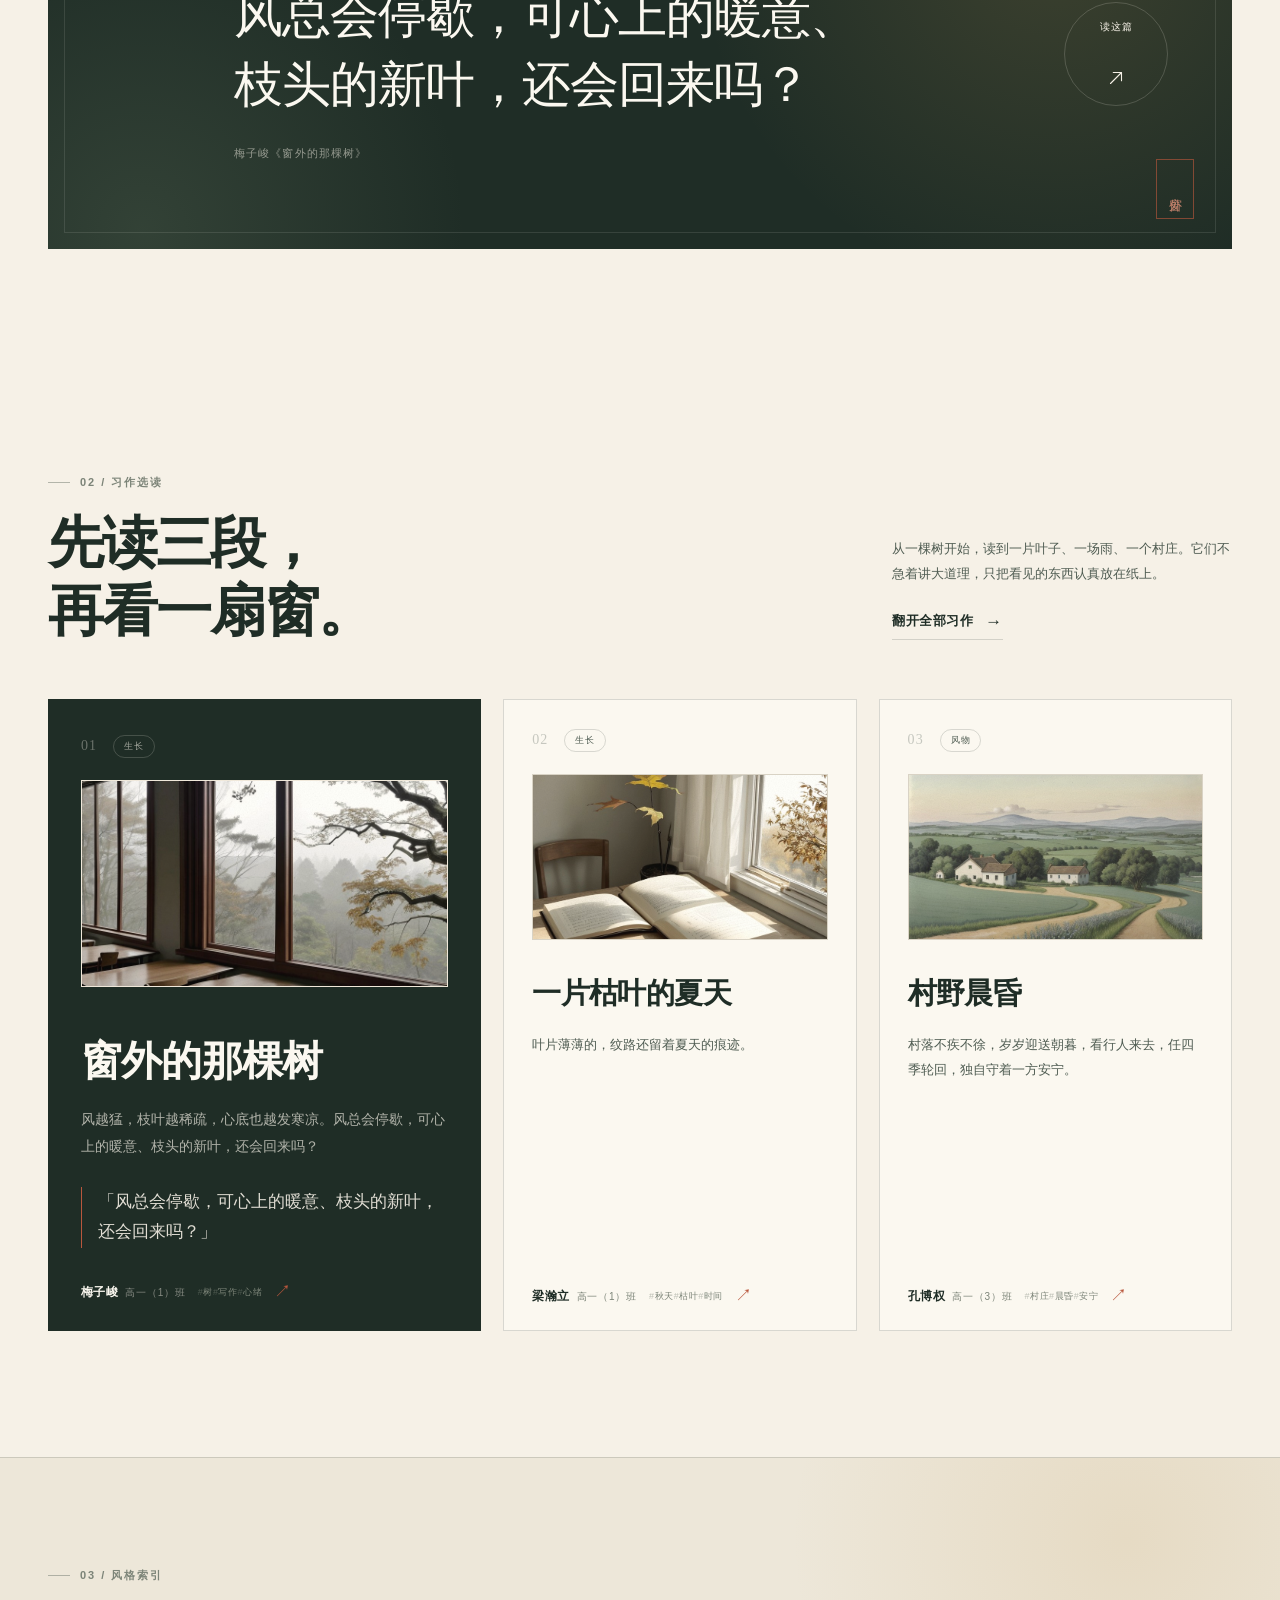
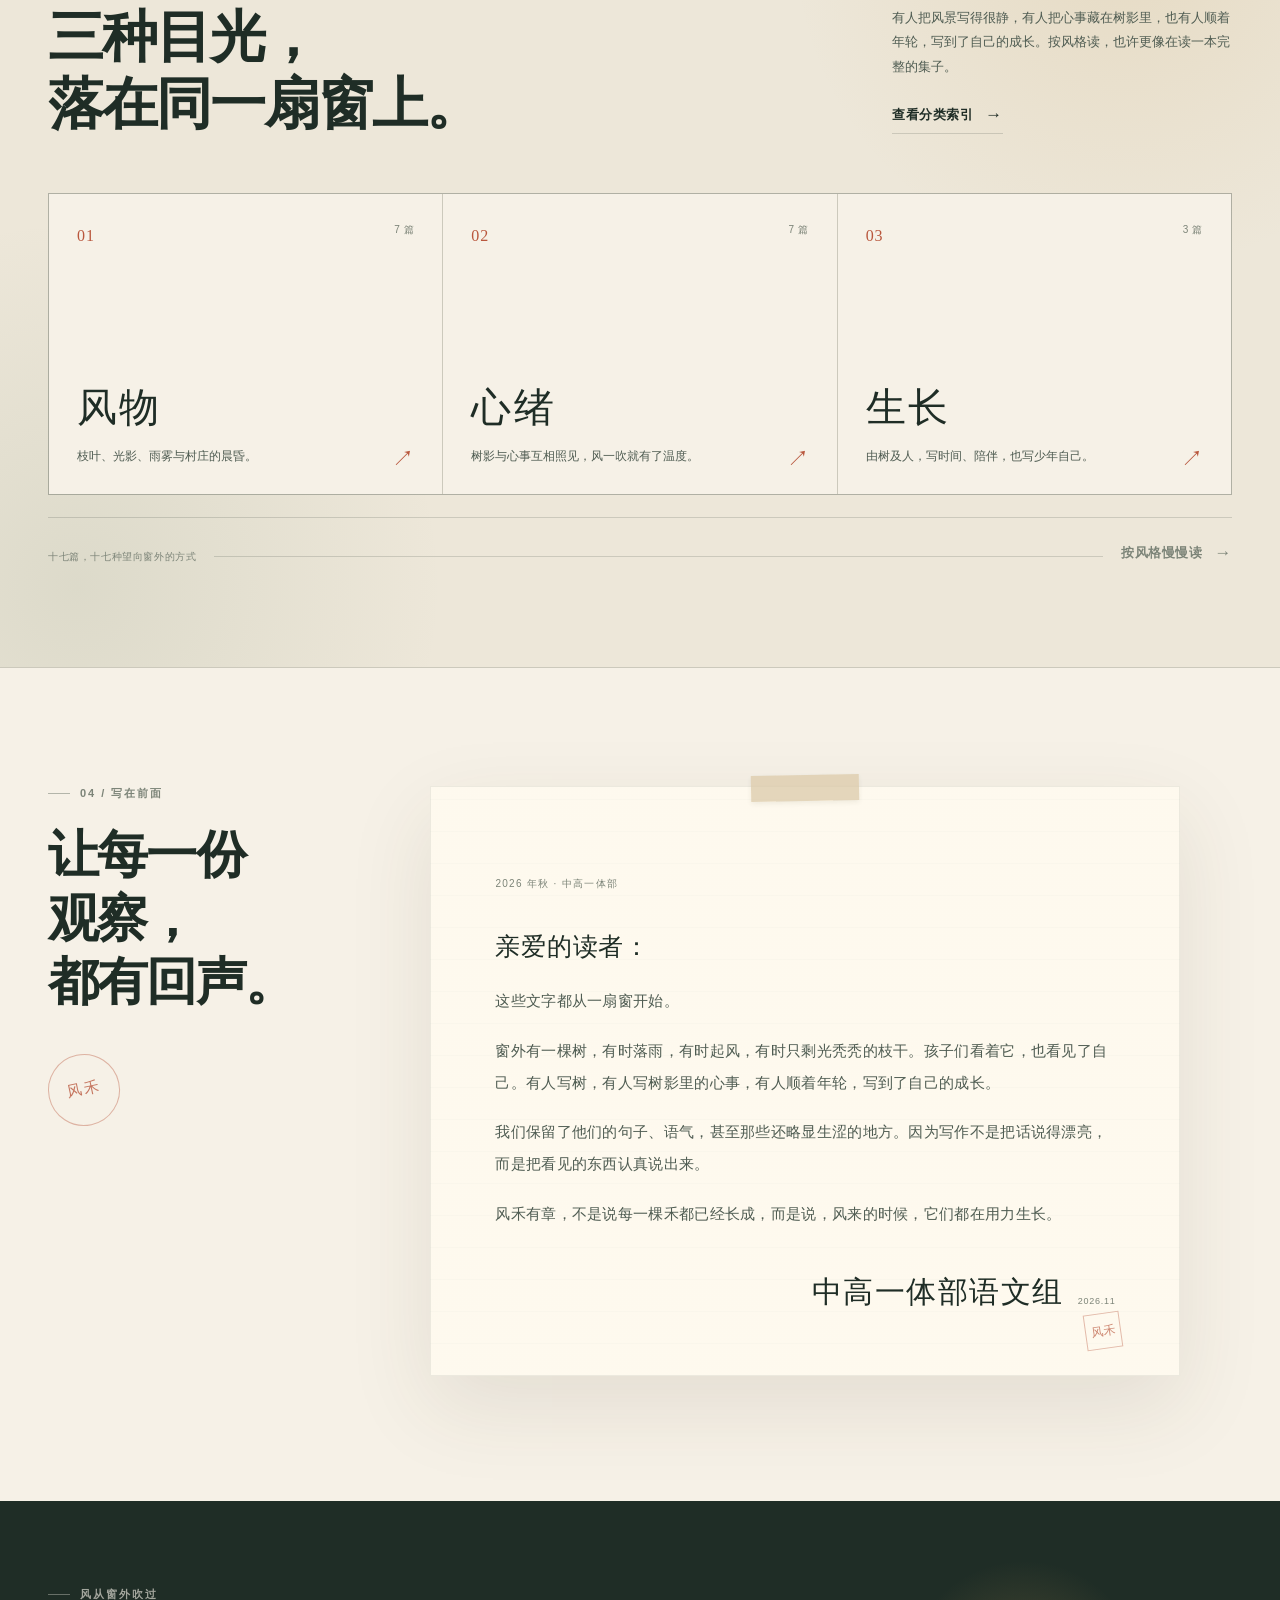
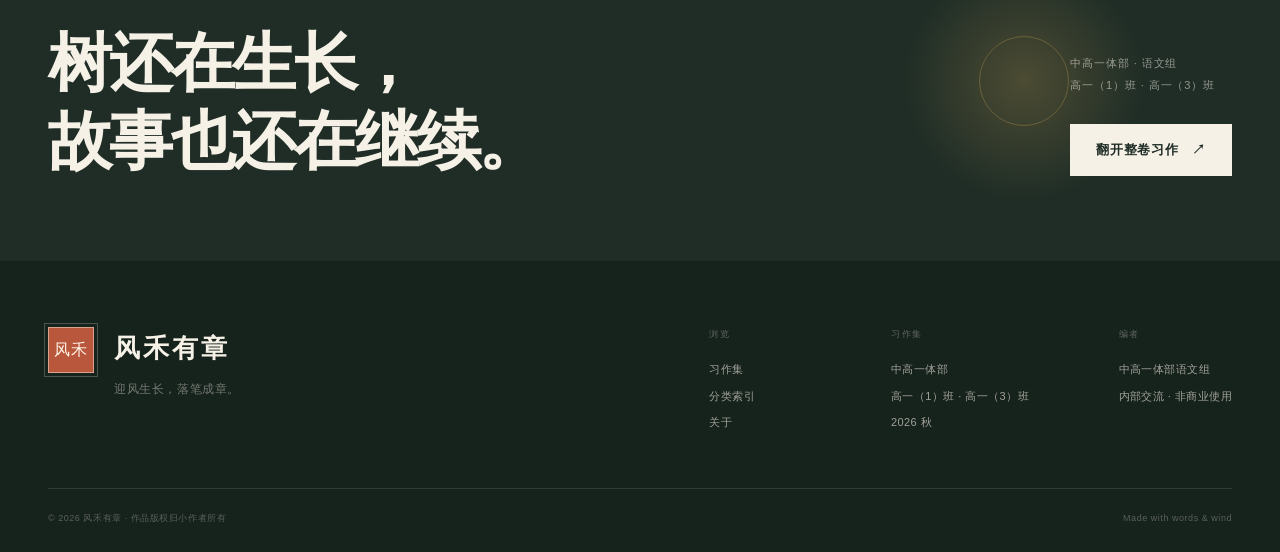
==== commit f2008ec5: "Rebrand as Fenghe anthology and add 16 essays" ====
--- a/index.html
+++ b/index.html
@@ -29,7 +29,7 @@
         <a href="about.html" data-nav="about">关于</a>
       </nav>
       <div class="header-right">
-        <span class="term-pill"><i></i><span data-total="essays">16</span> 篇</span>
+        <span class="term-pill"><i></i><span data-total="essays">17</span> 篇</span>
         <button class="menu-toggle" type="button" aria-label="打开菜单" aria-expanded="false" aria-controls="mobileMenu" data-menu-toggle>
           <span></span><span></span>
         </button>
@@ -73,7 +73,7 @@
           <span class="hero-foot-label">本期主题</span>
           <span class="hero-foot-theme">窗外的那棵树</span>
           <span class="hero-foot-dash"></span>
-          <span class="hero-foot-count"><span data-total="essays">16</span> 篇 · <span data-total="authors">16</span> 位</span>
+          <span class="hero-foot-count"><span data-total="essays">17</span> 篇 · <span data-total="authors">17</span> 位</span>
         </div>
       </div>
 
@@ -139,15 +139,15 @@
       <div class="intro-main">
         <div class="intro-heading reveal">
           <p class="kicker">A WINDOW, SIXTEEN VOICES</p>
-          <h2>一扇窗，<br>十六种目光。</h2>
+          <h2>一扇窗，<br>十七种目光。</h2>
         </div>
         <div class="intro-copy reveal" data-delay="1">
           <p class="intro-lead">少年如禾，见风，也见自己。</p>
           <p>同一棵树，有人看见雨后的水珠，有人听见夏日的蝉鸣，有人想起一片枯叶里残留的夏天。窗子是一样的，窗外的风景却各自不同。</p>
           <p>我们把它们收在一起，不排名次，也不急着分出高下。只希望这些认真看过的目光，能被好好读完。</p>
           <div class="intro-stats">
-            <div><strong data-total="essays">16</strong><span>篇习作</span></div>
-            <div><strong data-total="authors">16</strong><span>位作者</span></div>
+            <div><strong data-total="essays">17</strong><span>篇习作</span></div>
+            <div><strong data-total="authors">17</strong><span>位作者</span></div>
             <div><strong>3</strong><span>种风格</span></div>
           </div>
         </div>
@@ -228,7 +228,7 @@
           </a>
         </div>
         <div class="art-section-foot reveal">
-          <span>十六篇，十六种望向窗外的方式</span>
+          <span>十七篇，十七种望向窗外的方式</span>
           <span class="art-section-line"></span>
           <a class="link-arrow" href="gallery.html">按风格慢慢读 <span aria-hidden="true">→</span></a>
         </div>
--- a/assets/css/style.css
+++ b/assets/css/style.css
@@ -2726,3 +2726,65 @@
   .hero-art--side .quote-sheet-text { font-size: 12px; line-height: 1.7; }
   .hero-art--wide .quote-sheet-text { font-size: 12px; line-height: 1.7; }
 }
+
+/* ---------- 作文配图 ---------- */
+
+.essay-card-image {
+  position: relative;
+  display: block;
+  aspect-ratio: 16 / 9;
+  margin-top: 22px;
+  overflow: hidden;
+  background: var(--paper-deep);
+  border: 1px solid rgba(31, 45, 38, 0.1);
+}
+.essay-card-image img {
+  width: 100%;
+  height: 100%;
+  object-fit: cover;
+  filter: saturate(0.96) contrast(1.01);
+  transition: transform 0.8s var(--ease);
+}
+.essay-card:hover .essay-card-image img { transform: scale(1.025); }
+.essay-card--dark .essay-card-image { border-color: rgba(246, 241, 231, 0.14); }
+
+.reader-illustration {
+  margin: 28px 0 0;
+}
+.reader-illustration img {
+  display: block;
+  width: 100%;
+  aspect-ratio: 3 / 2;
+  object-fit: cover;
+  border: 1px solid var(--line);
+  background: var(--paper-deep);
+  filter: saturate(0.96) contrast(1.01);
+}
+.reader-illustration figcaption {
+  margin-top: 8px;
+  color: var(--muted);
+  font-size: 9px;
+  letter-spacing: 0.08em;
+  text-align: right;
+}
+
+@media (max-width: 640px) {
+  .essay-card-image { margin-top: 18px; }
+  .reader-illustration { margin-top: 22px; }
+}
+
+/* 统一配图的纸感：轻微降饱和 + 暖色 + 细颗粒 */
+.essay-card-image img,
+.reader-illustration img {
+  filter: saturate(0.88) contrast(0.97) sepia(0.05) brightness(1.01);
+}
+.essay-card-image::after {
+  content: "";
+  position: absolute;
+  inset: 0;
+  z-index: 1;
+  pointer-events: none;
+  opacity: 0.18;
+  mix-blend-mode: multiply;
+  background-image: url("data:image/svg+xml,%3Csvg viewBox='0 0 180 180' xmlns='http://www.w3.org/2000/svg'%3E%3Cfilter id='n'%3E%3CfeTurbulence type='fractalNoise' baseFrequency='.82' numOctaves='4' stitchTiles='stitch'/%3E%3CfeColorMatrix type='saturate' values='0'/%3E%3C/filter%3E%3Crect width='100%25' height='100%25' filter='url(%23n)' opacity='.55'/%3E%3C/svg%3E");
+}
